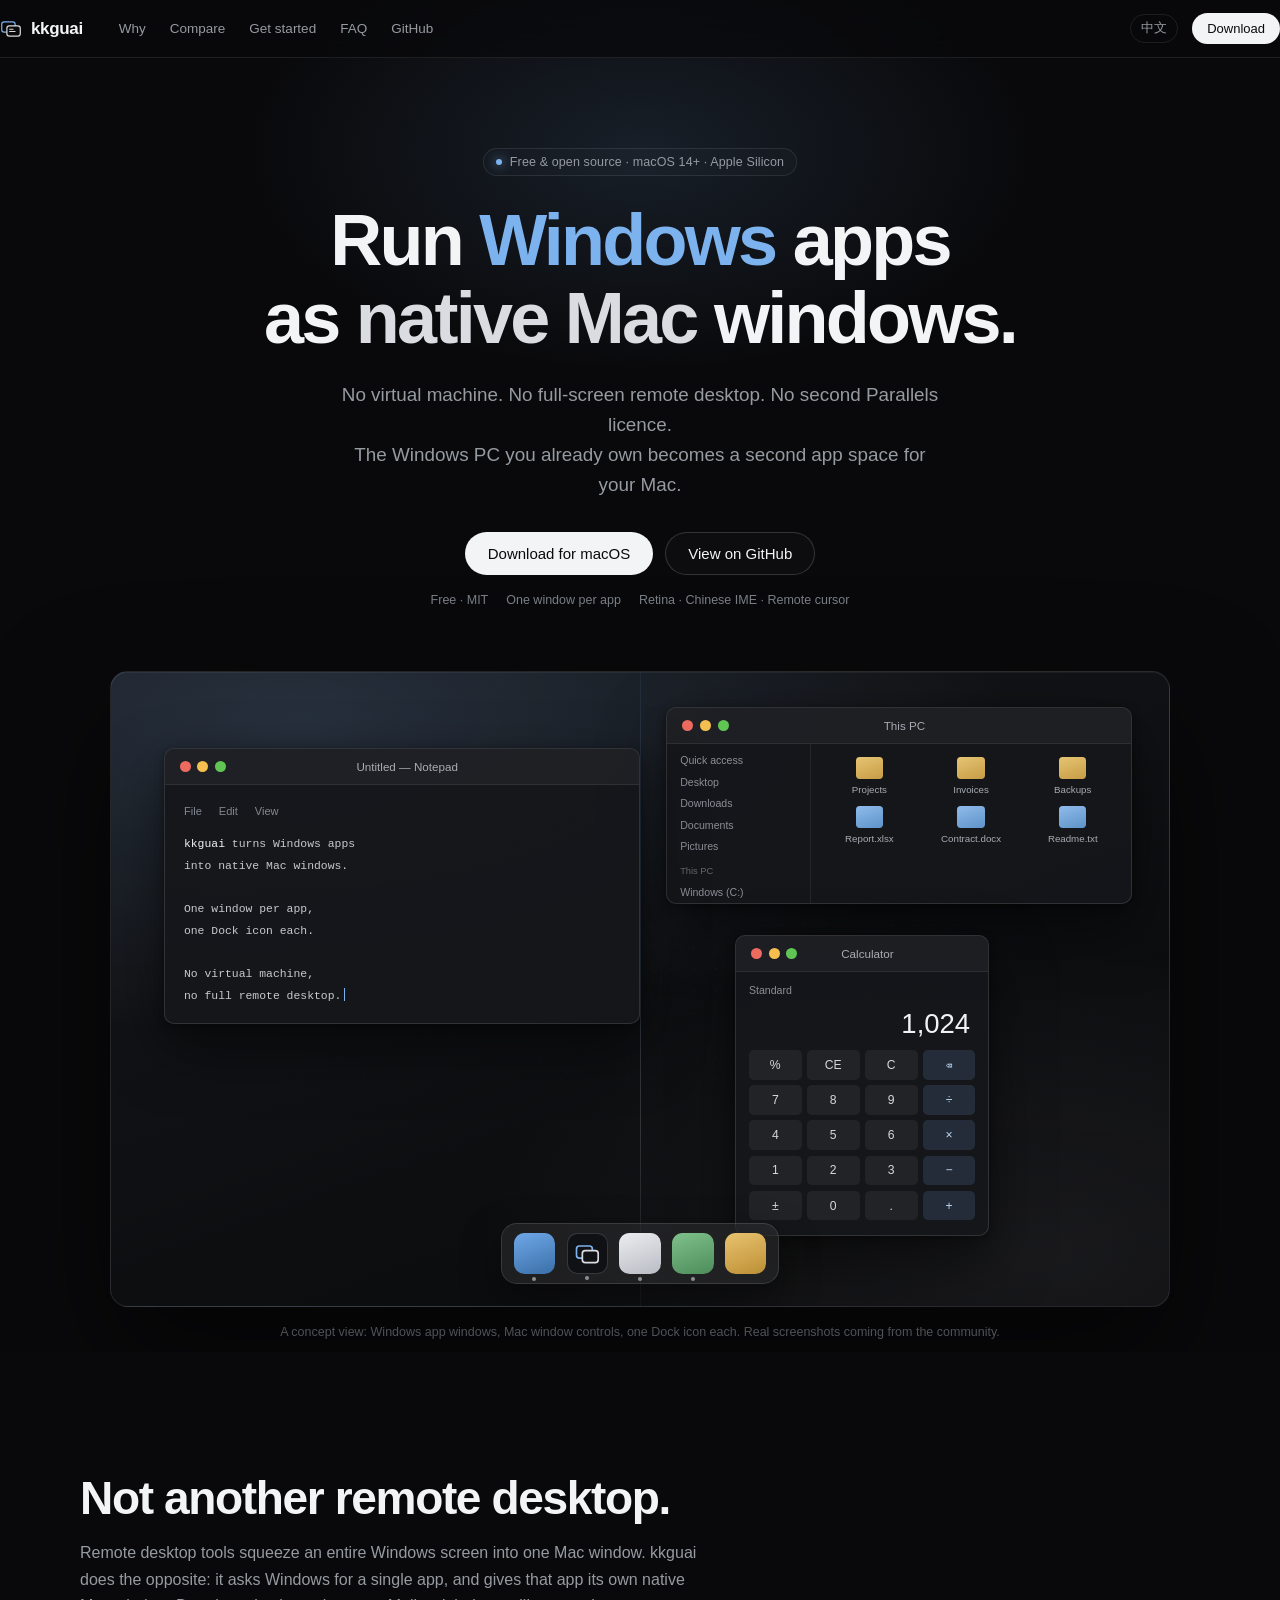
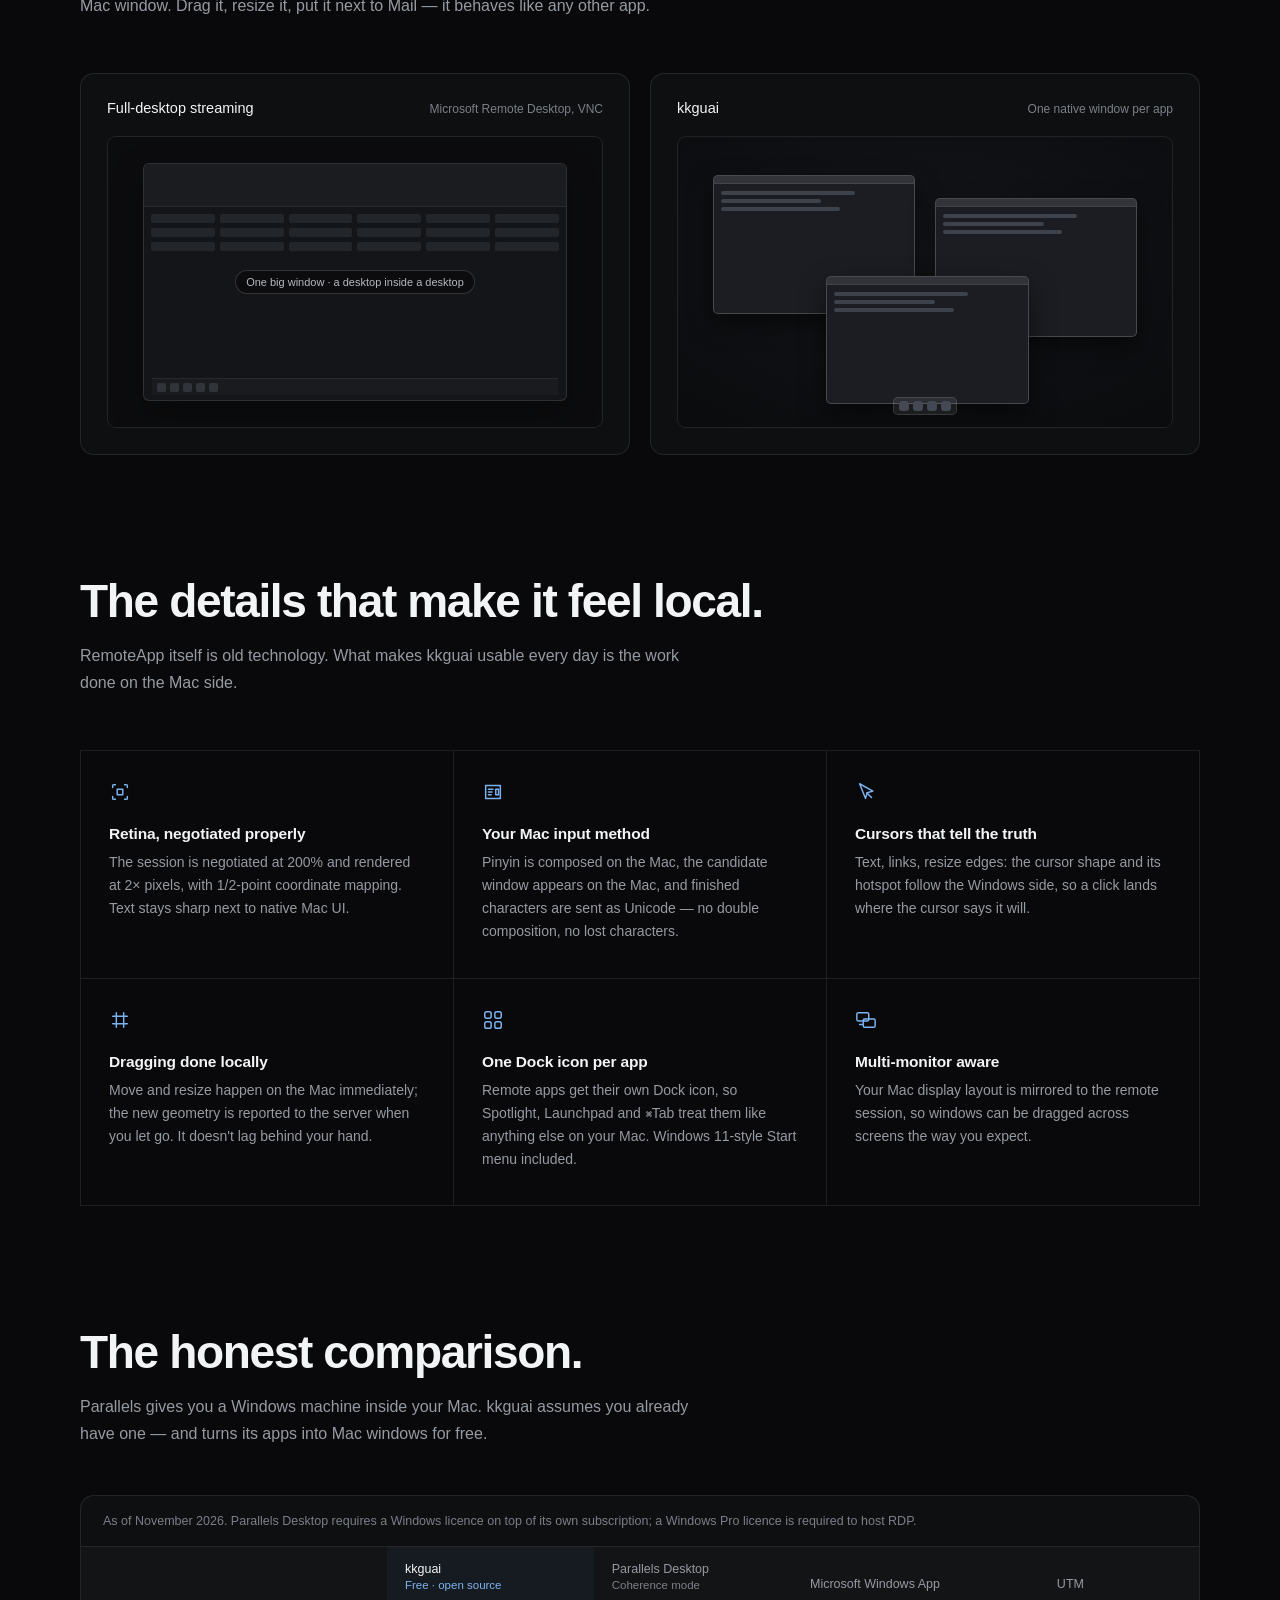
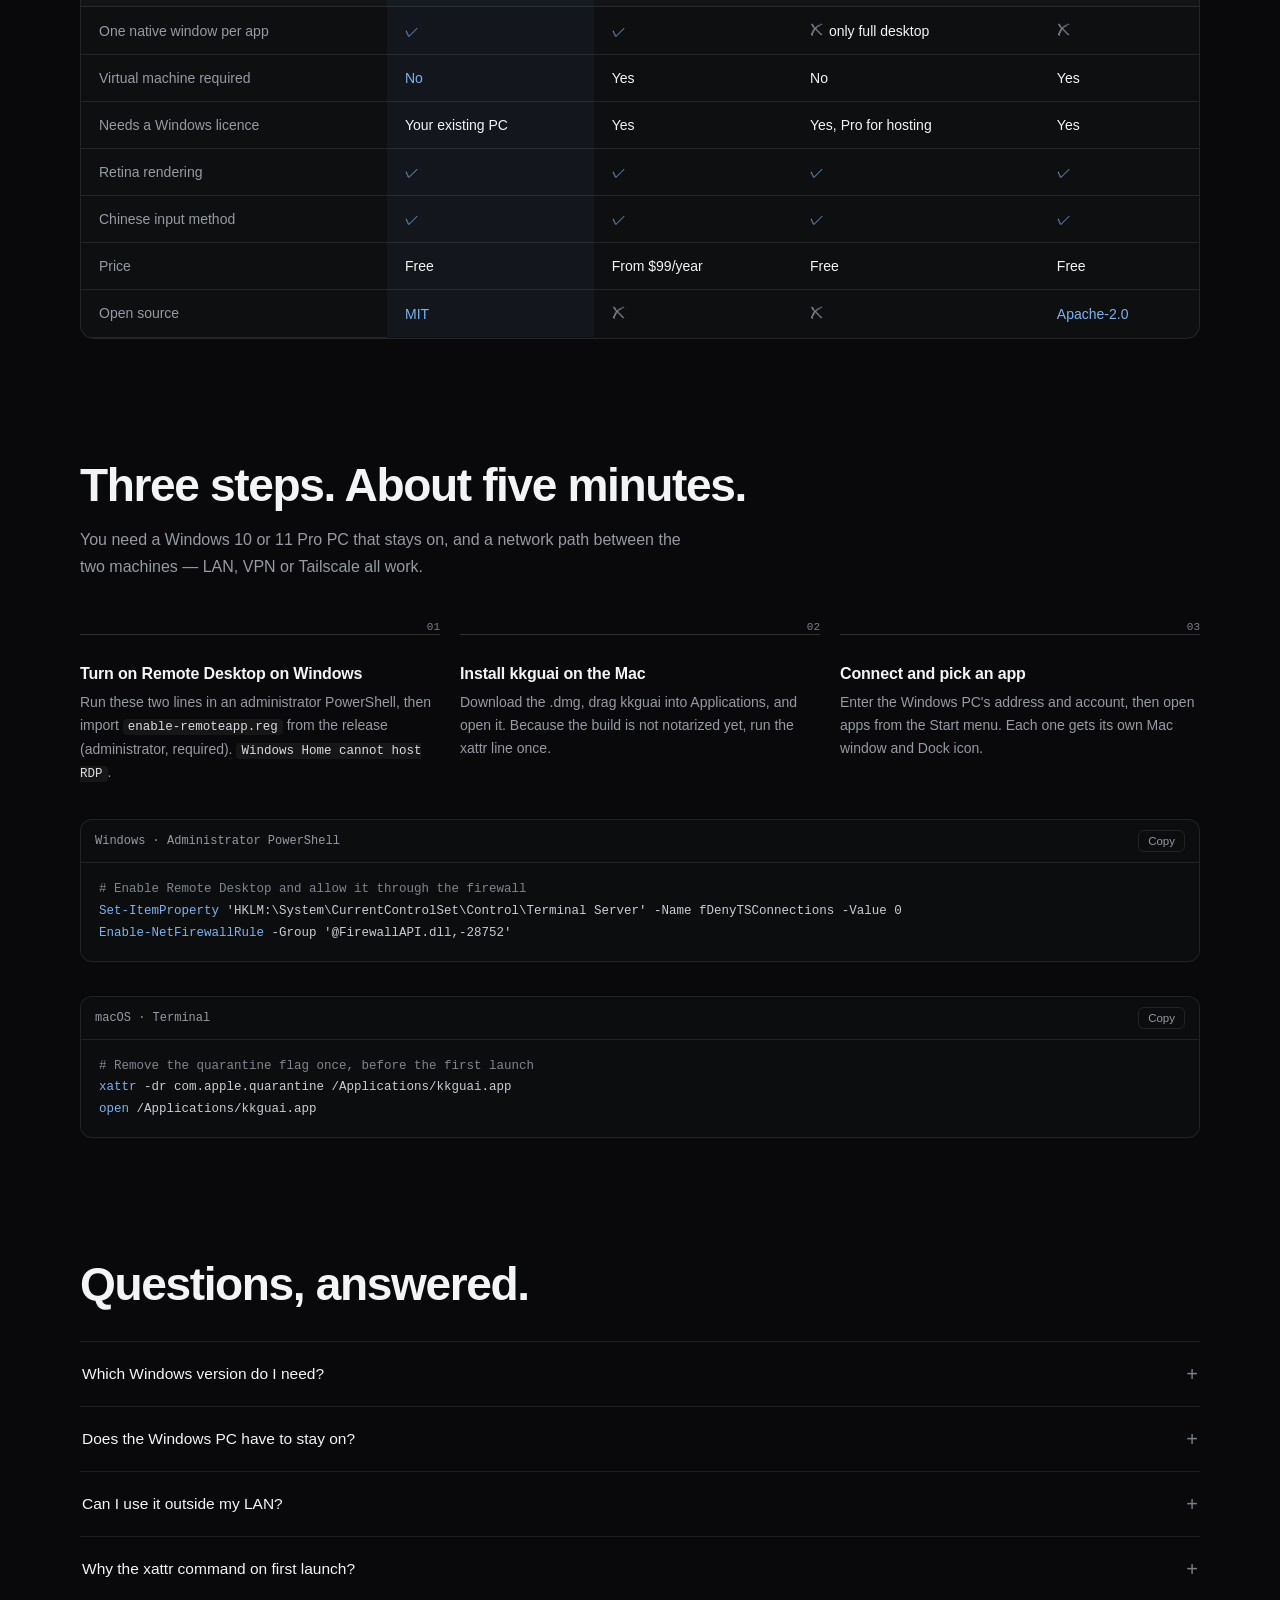
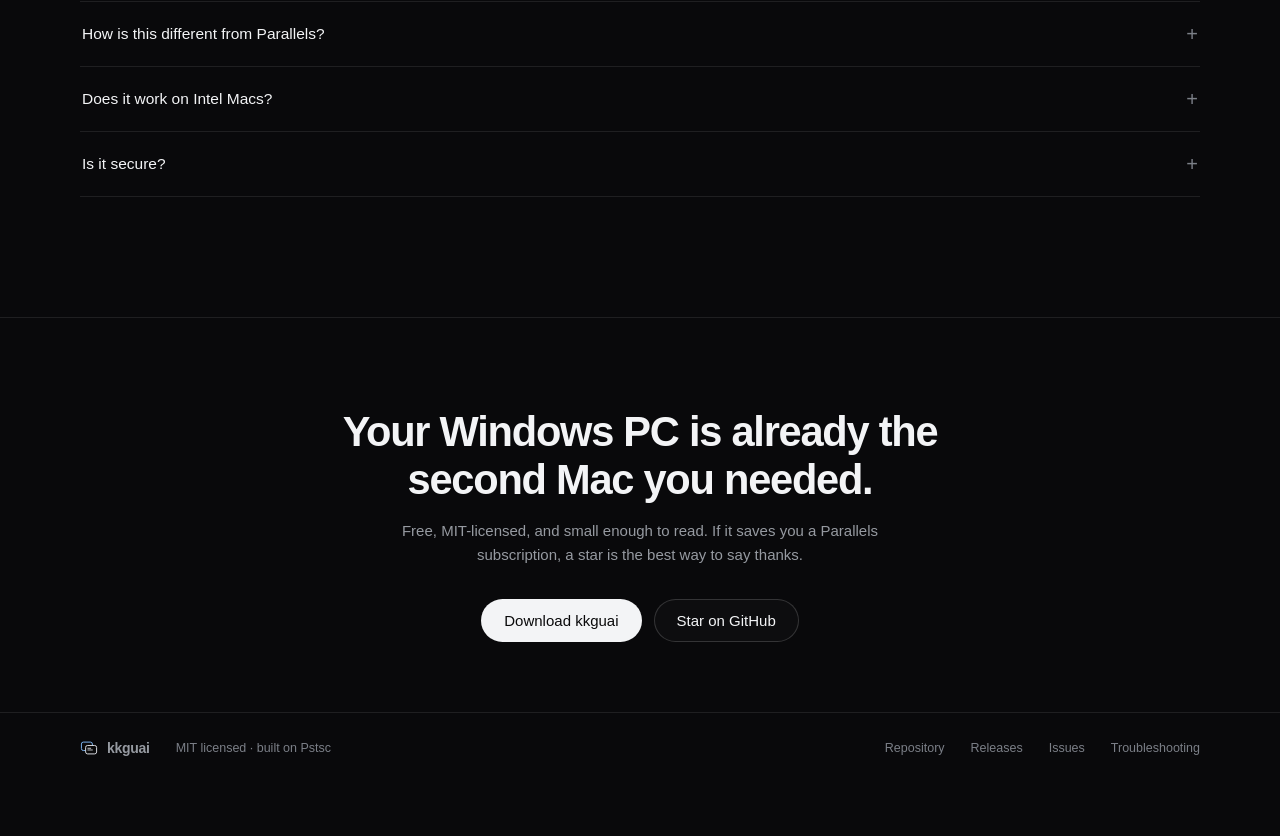
==== docs/index.html @ 9482b231 "i18n: give the English version full parity The English README was a summary; it now mirrors every Ch" ====
<!doctype html>
<html lang="zh-CN" data-lang="zh">
<head>
<meta charset="utf-8">
<meta name="viewport" content="width=device-width, initial-scale=1">
<title>kkguai — 把 Windows 程序变成 Mac 原生窗口 / Run Windows apps as native Mac windows</title>
<meta name="description" content="kkguai 是一款免费开源的 macOS RemoteApp 客户端：连接你已有的 Windows 电脑，让每个 Windows 程序变成 Mac 上的原生窗口。不用虚拟机，不用整块远程桌面，也不用买 Parallels。">
<link rel="canonical" href="https://kkguai666.github.io/kkguai/">
<meta property="og:type" content="website">
<meta property="og:title" content="kkguai — 把 Windows 程序变成 Mac 原生窗口">
<meta property="og:description" content="不用虚拟机，不用整块远程桌面，也不用再买 Parallels。免费开源。">
<meta property="og:url" content="https://kkguai666.github.io/kkguai/">
<meta property="og:image" content="https://kkguai666.github.io/kkguai/assets/social.png">
<meta name="twitter:card" content="summary_large_image">
<meta name="theme-color" content="#09090B">
<link rel="icon" href="assets/mark.svg" type="image/svg+xml">
<style>
  :root {
    --bg: #09090B;
    --bg-soft: #0E0F11;
    --surface: #141518;
    --surface-2: #191A1E;
    --line: rgba(255, 255, 255, 0.09);
    --line-strong: rgba(255, 255, 255, 0.16);
    --text: #F3F4F6;
    --muted: #969AA1;
    --dim: #7B7F87;
    --blue: #7CB3EF;
    --blue-deep: #2D6BA8;
    --silver: #DADCE1;
    --font: -apple-system, BlinkMacSystemFont, "SF Pro Display", "SF Pro Text", "PingFang SC", "Hiragino Sans GB", "Microsoft YaHei", sans-serif;
    --mono: ui-monospace, "SF Mono", "JetBrains Mono", Menlo, Consolas, monospace;
    --w: 1120px;
    --r: 12px;
  }
  * { box-sizing: border-box; }
  html { scroll-behavior: smooth; overflow-x: clip; }
  @media (prefers-reduced-motion: reduce) { html { scroll-behavior: auto; } }
  body {
    margin: 0;
    background: var(--bg);
    color: var(--text);
    font-family: var(--font);
    -webkit-font-smoothing: antialiased;
    text-rendering: optimizeLegibility;
    overflow-x: hidden;
  }
  ::selection { background: rgba(124, 179, 239, 0.3); }
  a { color: inherit; text-decoration: none; }
  img { max-width: 100%; display: block; }
  .wrap { width: min(var(--w), calc(100% - 48px)); margin-inline: auto; }
  .mono { font-family: var(--mono); }
  .zh-only, .en-only { display: none; }
  html[data-lang="zh"] .zh-only { display: contents; }
  html[data-lang="en"] .en-only { display: contents; }

  /* nav */
  .nav {
    position: fixed; inset: 0 0 auto 0; z-index: 50;
    height: 58px;
    display: flex; align-items: center;
    background: rgba(9, 9, 11, 0.72);
    backdrop-filter: saturate(160%) blur(18px);
    -webkit-backdrop-filter: saturate(160%) blur(18px);
    border-bottom: 1px solid var(--line);
  }
  .nav-in { display: flex; align-items: center; gap: 28px; width: 100%; }
  .brand { display: flex; align-items: center; gap: 9px; font-weight: 600; font-size: 17px; letter-spacing: -0.02em; }
  .brand svg { width: 22px; height: 22px; }
  .nav-links { display: flex; gap: 24px; margin-left: 8px; font-size: 13.5px; color: var(--muted); }
  .nav-links a:hover { color: var(--text); }
  .nav-right { margin-left: auto; display: flex; align-items: center; gap: 14px; }
  .lang-btn {
    font: inherit; font-size: 12.5px; color: var(--muted); background: none;
    border: 1px solid var(--line); border-radius: 999px; padding: 5px 10px; cursor: pointer;
    min-width: 44px; text-align: center;
  }
  .lang-btn:hover { color: var(--text); border-color: var(--line-strong); }
  .btn {
    display: inline-flex; align-items: center; justify-content: center; gap: 8px;
    font: inherit; font-size: 14px; font-weight: 500;
    padding: 9px 16px; border-radius: 999px; border: 1px solid transparent;
    cursor: pointer; transition: background .18s ease, border-color .18s ease, transform .18s ease;
  }
  .btn-primary { background: var(--text); color: #0A0A0B; }
  .btn-primary:hover { background: #fff; transform: translateY(-1px); }
  .btn-ghost { border-color: var(--line-strong); color: var(--text); background: rgba(255,255,255,0.02); }
  .btn-ghost:hover { background: rgba(255,255,255,0.06); }
  .btn-small { padding: 7px 14px; font-size: 13px; }
  .nav .btn { padding: 7px 14px; font-size: 13px; }

  /* hero */
  .hero { padding: 148px 0 0; position: relative; text-align: center; overflow: hidden; }
  .hero::before {
    content: ""; position: absolute; left: 50%; top: -160px; translate: -50% 0;
    width: 1100px; height: 620px; pointer-events: none;
    background: radial-gradient(closest-side, rgba(124, 179, 239, 0.13), transparent 72%);
  }
  .hero-in { position: relative; }
  .kicker {
    display: inline-flex; align-items: center; gap: 8px;
    font-size: 12.5px; color: var(--muted); letter-spacing: 0.01em;
    border: 1px solid var(--line); border-radius: 999px; padding: 6px 12px;
    background: rgba(255,255,255,0.015);
  }
  .kicker .dot { width: 6px; height: 6px; border-radius: 50%; background: var(--blue); box-shadow: 0 0 12px var(--blue); }
  h1 {
    margin: 26px auto 0; max-width: 900px;
    font-size: clamp(2.5rem, 6.4vw, 4.5rem); line-height: 1.08; letter-spacing: -0.038em;
    font-weight: 600;
  }
  h1 .os-windows { color: var(--blue); }
  h1 .os-mac { color: var(--silver); }
  .lede {
    margin: 22px auto 0; max-width: 610px;
    font-size: clamp(1rem, 1.6vw, 1.18rem); line-height: 1.6; color: var(--muted);
  }
  .lede strong { color: var(--text); font-weight: 500; }
  .cta-row { display: flex; gap: 12px; justify-content: center; flex-wrap: wrap; margin-top: 32px; }
  .btn-lg { padding: 12px 22px; font-size: 15px; }
  .meta-row {
    margin-top: 18px; display: flex; gap: 18px; justify-content: center; flex-wrap: wrap;
    font-size: 12.5px; color: var(--dim);
  }
  .meta-row span { display: inline-flex; align-items: center; gap: 6px; }

  /* stage */
  .stage-wrap { position: relative; margin-top: 64px; }
  .stage {
    position: relative; container-type: inline-size;
    width: min(1060px, 100%); margin-inline: auto;
    aspect-ratio: 16 / 9.6;
    border-radius: 18px;
    background:
      radial-gradient(120% 90% at 18% 8%, rgba(124, 179, 239, 0.16), transparent 55%),
      radial-gradient(90% 80% at 88% 92%, rgba(218, 220, 225, 0.07), transparent 60%),
      linear-gradient(160deg, #17181C 0%, #0D0E10 62%, #0A0A0C 100%);
    border: 1px solid var(--line);
    box-shadow: 0 50px 120px rgba(0, 0, 0, 0.55), inset 0 1px 0 rgba(255, 255, 255, 0.05);
    overflow: hidden;
    isolation: isolate;
    text-align: left;
  }
  .stage::after {
    content: ""; position: absolute; inset: 0; z-index: 0; pointer-events: none;
    background-image: radial-gradient(rgba(255,255,255,0.05) 1px, transparent 1px);
    background-size: 22px 22px;
    mask-image: radial-gradient(80% 70% at 50% 40%, #000 20%, transparent 80%);
    opacity: .35;
  }
  .seam {
    position: absolute; z-index: 0; left: 50%; top: -10%; bottom: -10%; width: 1px;
    background: linear-gradient(to bottom, transparent, rgba(124,179,239,0.5), rgba(218,220,225,0.35), transparent);
    opacity: .5;
  }
  .win {
    position: absolute; z-index: 2;
    background: rgba(22, 23, 27, 0.94);
    border: 1px solid rgba(255, 255, 255, 0.12);
    border-radius: 10px;
    box-shadow: 0 24px 60px rgba(0, 0, 0, 0.5), 0 2px 8px rgba(0, 0, 0, 0.4);
    overflow: hidden;
    transform-origin: 50% 60%;
    opacity: 1;
    translate: 0 0;
    scale: 1;
  }
  .stage.is-ready .win { animation: winIn .9s cubic-bezier(.2,.7,.2,1) backwards; }
  .stage.is-ready .win-1 { animation-delay: .12s; }
  .stage.is-ready .win-2 { animation-delay: .26s; }
  .stage.is-ready .win-3 { animation-delay: .4s; }
  @keyframes winIn { from { opacity: 0; translate: 0 18px; scale: .98; } to { opacity: 1; translate: 0 0; scale: 1; } }
  @media (prefers-reduced-motion: reduce) {
    .win { opacity: 1; translate: 0; scale: 1; animation: none !important; }
  }
  .win-1 { left: 5%; top: 12%; width: 45%; z-index: 3; }
  .win-2 { right: 3.5%; top: 5.5%; width: 44%; z-index: 2; }
  .win-3 { right: 17%; bottom: 11%; width: 24%; z-index: 4; }
  .win-bar {
    display: flex; align-items: center; gap: 1.1cqw;
    height: 3.4cqw; padding: 0 1.4cqw;
    background: rgba(255,255,255,0.04);
    border-bottom: 1px solid rgba(255,255,255,0.07);
  }
  .lights { display: flex; gap: .62cqw; }
  .lights i { width: 1.05cqw; height: 1.05cqw; border-radius: 50%; background: #3A3C42; }
  .lights i:nth-child(1) { background: #EC6A5E; }
  .lights i:nth-child(2) { background: #F4BF4F; }
  .lights i:nth-child(3) { background: #61C554; }
  .win-title {
    flex: 1; text-align: center; font-size: 1.1cqw; color: #A8ACB4;
    white-space: nowrap; overflow: hidden; text-overflow: ellipsis;
  }
  .win-tools { width: 3.4cqw; }
  .win-body { padding: 1.6cqw 1.8cqw; font-size: 1.22cqw; line-height: 1.65; color: #C9CCD2; }
  .win-menu { display: flex; gap: 1.6cqw; font-size: 1.05cqw; color: #83878F; padding-bottom: 1.2cqw; }
  .note-text { font-family: var(--mono); font-size: 1.08cqw; line-height: 1.9; color: #C6C9CF; white-space: pre-line; }
  .note-text .b { color: #F1F2F4; }
  .cursor { display: inline-block; width: 1px; height: 1.15em; background: #7CB3EF; vertical-align: -0.18em; margin-left: .2em; animation: blink 1.1s steps(1) infinite; }
  @keyframes blink { 50% { opacity: 0; } }
  .ex-wrap { display: flex; height: 15cqw; }
  .ex-side { width: 31%; border-right: 1px solid rgba(255,255,255,0.07); padding: 1cqw 1.2cqw; font-size: 1cqw; color: #8A8E96; display: flex; flex-direction: column; gap: .9cqw; }
  .ex-side .grp { color: #63676E; font-size: .88cqw; margin-top: .4cqw; }
  .ex-main { flex: 1; padding: 1.2cqw; display: grid; grid-template-columns: repeat(3, 1fr); gap: 1cqw; align-content: start; }
  .file { display: flex; flex-direction: column; align-items: center; gap: .5cqw; font-size: .92cqw; color: #A6AAB2; text-align: center; }
  .file i { width: 2.6cqw; height: 2.1cqw; border-radius: .35cqw; background: linear-gradient(160deg, #8FBBEA, #5E93C9); }
  .file.folder i { background: linear-gradient(160deg, #E6C574, #C79B45); }
  .calc { padding: 1.1cqw 1.2cqw 1.4cqw; }
  .calc-head { font-size: 1cqw; color: #8A8E96; margin-bottom: .7cqw; }
  .calc-screen { text-align: right; font-size: 2.6cqw; font-weight: 300; padding: .4cqw .5cqw 1cqw; color: #F1F2F4; }
  .calc-grid { display: grid; grid-template-columns: repeat(4, 1fr); gap: .5cqw; }
  .calc-grid b {
    font-weight: 400; font-size: 1.15cqw; text-align: center; padding: .75cqw 0;
    background: rgba(255,255,255,0.055); border-radius: .45cqw; color: #D5D8DD;
  }
  .calc-grid b.op { background: rgba(124,179,239,0.14); color: #BFD9F5; }
  .calc-grid b.eq { background: var(--blue); color: #0A0A0B; }
  .dock {
    position: absolute; z-index: 6; left: 50%; bottom: 3.4%; translate: -50% 0;
    display: flex; align-items: flex-end; gap: 1.1cqw;
    padding: .85cqw 1.1cqw;
    background: rgba(255,255,255,0.07);
    border: 1px solid rgba(255,255,255,0.12);
    border-radius: 1.5cqw;
    backdrop-filter: blur(14px);
    -webkit-backdrop-filter: blur(14px);
    box-shadow: 0 16px 40px rgba(0,0,0,.45);
  }
  .dock i { display: block; width: 3.9cqw; height: 3.9cqw; border-radius: 1cqw; position: relative; }
  .dock i.app-a { background: linear-gradient(160deg, #6FA8E8, #3A6FA8); }
  .dock i.app-b { background: linear-gradient(160deg, #ECEDF0, #B9BCC4); }
  .dock i.app-c { background: linear-gradient(160deg, #7FC08B, #4C8D5B); }
  .dock i.app-d { background: linear-gradient(160deg, #E9C36F, #BC8F35); }
  .dock i.app-e { background: linear-gradient(160deg, #B9A6EC, #7C67B8); }
  .dock i.k { background: #101114; display: grid; place-items: center; border: 1px solid rgba(255,255,255,.16); }
  .dock i.k svg { width: 68%; height: 68%; }
  .dock i::after { content: ""; position: absolute; left: 50%; bottom: -.62cqw; translate: -50% 0; width: .38cqw; height: .38cqw; border-radius: 50%; background: rgba(255,255,255,.5); }
  .dock i:last-child::after { display: none; }
  .stage-caption { margin-top: 18px; text-align: center; font-size: 12.5px; color: var(--dim); }
  @media (max-width: 720px) {
    .stage { aspect-ratio: 4 / 3.6; border-radius: 14px; }
    .win-1 { left: 4%; top: 8%; width: 62%; }
    .win-2 { right: 4%; top: 34%; width: 60%; }
    .win-3 { display: none; }
    .win-bar { height: 22px; padding: 0 8px; gap: 6px; }
    .lights { gap: 4px; } .lights i { width: 6px; height: 6px; }
    .win-title { font-size: 7px; } .win-tools { width: 18px; }
    .win-body { padding: 9px 10px; font-size: 7px; }
    .win-menu { font-size: 6.5px; gap: 10px; padding-bottom: 6px; }
    .note-text { font-size: 6.6px; line-height: 1.8; }
    .ex-wrap { height: 92px; } .ex-side { font-size: 6px; gap: 5px; padding: 6px; }
    .ex-main { gap: 6px; padding: 7px; } .file { font-size: 6px; gap: 3px; }
    .file i { width: 15px; height: 12px; } .dock { gap: 7px; padding: 6px 8px; border-radius: 10px; bottom: 5%; }
    .dock i { width: 26px; height: 26px; border-radius: 7px; }
  }

  /* sections */
  section { padding: 120px 0 0; }
  .sec-head { max-width: 720px; }
  .sec-head h2 {
    margin: 0; font-size: clamp(1.9rem, 3.6vw, 2.9rem); line-height: 1.14;
    letter-spacing: -0.03em; font-weight: 600;
  }
  .sec-head p { margin: 16px 0 0; font-size: 16px; line-height: 1.65; color: var(--muted); max-width: 620px; }

  /* split diagrams */
  .split { margin-top: 54px; display: grid; grid-template-columns: 1fr 1fr; gap: 20px; }
  .diagram {
    border: 1px solid var(--line); border-radius: 14px; padding: 26px;
    background: var(--bg-soft);
  }
  .diagram-label { display: flex; justify-content: space-between; align-items: baseline; gap: 12px; margin-bottom: 20px; }
  .diagram-label b { font-size: 14.5px; font-weight: 500; }
  .diagram-label span { font-size: 12px; color: var(--dim); }
  .desk { position: relative; aspect-ratio: 16 / 9.4; border-radius: 9px; border: 1px solid var(--line); background: #0B0C0E; overflow: hidden; }
  .desk { background: #0D0E11; }
  .desk.other .big-window { position: absolute; inset: 9% 7%; border-radius: 6px; border: 1px solid rgba(255,255,255,.18); background: #1A1C21; overflow: hidden; box-shadow: 0 12px 30px rgba(0,0,0,.45); }
  .desk.other .big-window .tinybar { height: 18%; background: #24262C; border-bottom: 1px solid rgba(255,255,255,.1); }
  .desk.other .big-window .tinygrid { display: grid; grid-template-columns: repeat(6, 1fr); gap: 5px; padding: 7px; opacity: .8; }
  .desk.other .big-window .tinygrid i { height: 9px; border-radius: 2px; background: #363A43; }
  .desk.other .taskbar { position: absolute; left: 9%; right: 9%; bottom: 11%; height: 17px; background: #22252B; border-top: 1px solid rgba(255,255,255,.1); display: flex; gap: 4px; align-items: center; padding: 0 5px; }
  .desk.other .taskbar i { width: 9px; height: 9px; border-radius: 2px; background: #464B55; }
  .desk.other .lock { position: absolute; inset: 0; display: grid; place-items: center; background: rgba(9,9,11,.35); }
  .desk.other .lock span { font-size: 11px; color: #B4B8BF; border: 1px solid rgba(255,255,255,.16); padding: 5px 10px; border-radius: 999px; background: rgba(9,9,11,.65); }
  .desk.kkg { background: radial-gradient(80% 80% at 50% 40%, #131519, #0A0B0D); }
  .mini-win { position: absolute; border-radius: 5px; border: 1px solid rgba(255,255,255,.2); background: #1B1D22; box-shadow: 0 10px 24px rgba(0,0,0,.5); overflow: hidden; }
  .mini-win .mb { height: 8px; background: rgba(255,255,255,.1); border-bottom: 1px solid rgba(255,255,255,.08); }
  .mini-win .mc { padding: 7px; display: flex; flex-direction: column; gap: 4px; }
  .mini-win .mc i { height: 4px; border-radius: 2px; background: #3D424B; width: 72%; }
  .mini-win .mc i:nth-child(2) { width: 54%; } .mini-win .mc i:nth-child(3) { width: 64%; }
  .mw1 { left: 7%; top: 13%; width: 41%; height: 48%; }
  .mw2 { right: 7%; top: 21%; width: 41%; height: 48%; }
  .mw3 { left: 30%; bottom: 8%; width: 41%; height: 44%; }
  .desk.kkg .dock-mini { position: absolute; left: 50%; bottom: 12px; translate: -50% 0; display: flex; gap: 4px; padding: 3px 5px; border-radius: 5px; background: rgba(255,255,255,.08); border: 1px solid rgba(255,255,255,.12); }
  .desk.kkg .dock-mini i { width: 10px; height: 10px; border-radius: 3px; background: #434852; }

  /* feature grid */
  .features { margin-top: 54px; display: grid; grid-template-columns: repeat(3, 1fr); border-top: 1px solid var(--line); border-left: 1px solid var(--line); }
  .feat { padding: 30px 28px 34px; border-right: 1px solid var(--line); border-bottom: 1px solid var(--line); }
  .feat svg { width: 22px; height: 22px; stroke: var(--blue); }
  .feat h3 { margin: 18px 0 8px; font-size: 15.5px; font-weight: 550; letter-spacing: -0.01em; }
  .feat p { margin: 0; font-size: 14px; line-height: 1.65; color: var(--muted); }

  /* comparison */
  .table-wrap { margin-top: 48px; overflow-x: auto; border: 1px solid var(--line); border-radius: 14px; background: var(--bg-soft); }
  table { width: 100%; border-collapse: collapse; min-width: 780px; font-size: 14px; }
  caption { text-align: left; padding: 18px 22px; font-size: 12.5px; color: var(--dim); border-bottom: 1px solid var(--line); }
  th, td { padding: 15px 18px; text-align: left; border-bottom: 1px solid var(--line); }
  tr:last-child td { border-bottom: 0; }
  thead th { font-size: 12.5px; font-weight: 500; color: var(--muted); background: rgba(255,255,255,.02); vertical-align: bottom; }
  thead th.us { color: var(--text); background: rgba(124,179,239,.07); }
  thead th .tagline { display: block; font-weight: 400; font-size: 11.5px; color: var(--dim); margin-top: 3px; }
  thead th.us .tagline { color: var(--blue); }
  td.us { background: rgba(124,179,239,.05); color: var(--text); }
  tbody th { font-weight: 400; color: var(--muted); }
  .yes { color: var(--blue); }
  .no { color: var(--dim); font-size: 15px; }
  .na { color: var(--dim); }
  .price { font-variant-numeric: tabular-nums; }

  /* steps */
  .steps { margin-top: 54px; display: grid; grid-template-columns: repeat(3, 1fr); gap: 20px; counter-reset: step; }
  .step { border-top: 1px solid var(--line-strong); padding-top: 18px; position: relative; }
  .step::before { counter-increment: step; content: "0" counter(step); position: absolute; right: 0; top: -14px; font-family: var(--mono); font-size: 11px; color: var(--dim); }
  .step h3 { margin: 12px 0 8px; font-size: 16px; font-weight: 550; letter-spacing: -0.01em; }
  .step p { margin: 0; font-size: 14px; line-height: 1.65; color: var(--muted); }
  .step code { font-family: var(--mono); font-size: 12.5px; color: var(--silver); background: rgba(255,255,255,.05); padding: 1px 5px; border-radius: 4px; }
  .code-card { margin-top: 34px; border: 1px solid var(--line); border-radius: 12px; overflow: hidden; background: #0C0D0F; }
  .code-head { display: flex; align-items: center; gap: 10px; padding: 10px 14px; border-bottom: 1px solid var(--line); font-size: 12px; color: var(--dim); }
  .code-head .file-name { font-family: var(--mono); color: var(--muted); }
  .copy-btn { margin-left: auto; font: inherit; font-size: 11.5px; color: var(--muted); background: none; border: 1px solid var(--line); border-radius: 6px; padding: 4px 9px; cursor: pointer; }
  .copy-btn:hover { color: var(--text); border-color: var(--line-strong); }
  pre { margin: 0; padding: 16px 18px; overflow-x: auto; font-family: var(--mono); font-size: 12.5px; line-height: 1.75; color: #C9CCD2; }
  pre .c { color: #80858D; }
  pre .p { color: #7CB3EF; }

  /* faq */
  .faq { margin-top: 30px; border-top: 1px solid var(--line); }
  details { border-bottom: 1px solid var(--line); }
  summary { cursor: pointer; list-style: none; display: flex; align-items: center; gap: 16px; padding: 22px 2px; font-size: 15.5px; font-weight: 500; }
  summary::-webkit-details-marker { display: none; }
  summary .plus { margin-left: auto; color: var(--dim); font-weight: 300; font-size: 20px; line-height: 1; transition: rotate .2s ease; }
  details[open] summary .plus { rotate: 45deg; }
  details .answer { padding: 0 2px 24px; font-size: 14.5px; line-height: 1.7; color: var(--muted); max-width: 780px; }

  /* final cta */
  .final { margin-top: 120px; border-top: 1px solid var(--line); padding: 90px 0 40px; text-align: center; }
  .final h2 { margin: 0 auto; max-width: 680px; font-size: clamp(1.8rem, 3.4vw, 2.6rem); line-height: 1.15; letter-spacing: -0.03em; font-weight: 600; }
  .final p { margin: 16px auto 0; color: var(--muted); font-size: 15px; line-height: 1.6; max-width: 560px; }
  footer { margin-top: 70px; border-top: 1px solid var(--line); padding: 26px 0 40px; }
  .foot { display: flex; flex-wrap: wrap; gap: 14px 26px; align-items: center; font-size: 12.5px; color: var(--dim); }
  .foot .spacer { flex: 1; }
  .foot a:hover { color: var(--text); }
  .foot .brand { font-size: 14px; color: var(--muted); }
  .foot .brand svg { width: 18px; height: 18px; }

  @media (max-width: 900px) {
    .features { grid-template-columns: repeat(2, 1fr); }
    .split { grid-template-columns: 1fr; }
    .steps { grid-template-columns: 1fr; gap: 28px; }
    .step::before { position: static; display: block; margin-bottom: 8px; }
    .nav-links { display: none; }
  }
  @media (max-width: 640px) {
    .wrap { width: min(var(--w), calc(100% - 32px)); }
    .hero { padding-top: 120px; }
    .features { grid-template-columns: 1fr; }
    .meta-row { gap: 8px 14px; }
    section { padding-top: 88px; }
    .final { margin-top: 88px; padding-top: 64px; }
  }
  :focus-visible { outline: 2px solid var(--blue); outline-offset: 3px; border-radius: 4px; }
</style>
</head>
<body>

<header class="nav">
  <div class="wrap nav-in">
    <a class="brand" href="#top" aria-label="kkguai">
      <svg viewBox="0 0 64 64" aria-hidden="true"><rect x="5" y="11" width="39" height="30" rx="7" fill="none" stroke="#7CB3EF" stroke-width="3.5"/><rect x="20" y="23" width="39" height="30" rx="7" fill="#0A0A0B" stroke="#DADCE1" stroke-width="3.5"/><path d="M28 33h10M28 39h16" stroke="#DADCE1" stroke-width="3" stroke-linecap="round"/></svg>
      kkguai
    </a>
    <nav class="nav-links" aria-label="Main">
      <a href="#why" data-en="Why">为什么</a>
      <a href="#compare" data-en="Compare">对比</a>
      <a href="#start" data-en="Get started">开始</a>
      <a href="#faq" data-en="FAQ">常见问题</a>
      <a href="https://github.com/kkguai666/kkguai">GitHub</a>
    </nav>
    <div class="nav-right">
      <button class="lang-btn" id="lang" type="button" aria-label="Switch language">EN</button>
      <a class="btn btn-primary" href="https://github.com/kkguai666/kkguai/releases/latest" data-en="Download">下载</a>
    </div>
  </div>
</header>

<main id="top">
  <section class="hero" aria-labelledby="h1">
    <div class="wrap hero-in">
      <span class="kicker"><span class="dot"></span><span data-en="Free &amp; open source · macOS 14+ · Apple Silicon">免费开源 · macOS 14+ · Apple Silicon</span></span>
      <h1 id="h1">
        <span class="zh-only">把 <span class="os-windows">Windows</span> 程序，<br>变成 <span class="os-mac">Mac</span> 原生窗口。</span>
        <span class="en-only">Run <span class="os-windows">Windows</span> apps<br>as <span class="os-mac">native Mac</span> windows.</span>
      </h1>
      <p class="lede">
        <span class="zh-only">不用虚拟机，不用整块远程桌面，也不用再买 Parallels。<br>你已有的那台 Windows 电脑，就是 Mac 的第二块应用区。</span>
        <span class="en-only">No virtual machine. No full-screen remote desktop. No second Parallels licence.<br>The Windows PC you already own becomes a second app space for your Mac.</span>
      </p>
      <div class="cta-row">
        <a class="btn btn-primary btn-lg" href="https://github.com/kkguai666/kkguai/releases/latest" data-en="Download for macOS">下载 kkguai</a>
        <a class="btn btn-ghost btn-lg" href="https://github.com/kkguai666/kkguai" data-en="View on GitHub">在 GitHub 上看</a>
      </div>
      <div class="meta-row">
        <span data-en="Free · MIT">免费 · MIT</span>
        <span data-en="One window per app">一个程序一个窗口</span>
        <span data-en="Retina · Chinese IME · Remote cursor">Retina · 中文输入法 · 远端光标</span>
      </div>
    </div>

    <div class="wrap stage-wrap">
      <div class="stage" id="stage" role="img" aria-label="Mac 桌面上并排显示三个 Windows 程序窗口，底部 Dock 中有每个程序的图标" data-en-aria="Three Windows app windows side by side on a Mac desktop, each with its own icon in the Dock below">
        <span class="seam" aria-hidden="true"></span>

        <div class="win win-1">
          <div class="win-bar">
            <span class="lights"><i></i><i></i><i></i></span>
            <span class="win-title" data-en="Untitled — Notepad">未命名 — 记事本</span>
            <span class="win-tools"></span>
          </div>
          <div class="win-body">
            <div class="win-menu"><span data-en="File">文件</span><span data-en="Edit">编辑</span><span data-en="View">查看</span></div>
            <div class="note-text"><span class="b">kkguai</span> <span data-en="turns Windows apps<br>into native Mac windows.<br><br>One window per app,<br>one Dock icon each.<br><br>No virtual machine,<br>no full remote desktop.">把 Windows 程序<br>变成 Mac 原生窗口。<br><br>每个程序一个窗口，<br>一个 Dock 图标。<br><br>不用虚拟机，<br>也不用整块远程桌面。</span><span class="cursor"></span></div>
          </div>
        </div>

        <div class="win win-2">
          <div class="win-bar">
            <span class="lights"><i></i><i></i><i></i></span>
            <span class="win-title" data-en="This PC">此电脑</span>
            <span class="win-tools"></span>
          </div>
          <div class="ex-wrap">
            <div class="ex-side">
              <span data-en="Quick access">快速访问</span>
              <span data-en="Desktop">桌面</span><span data-en="Downloads">下载</span><span data-en="Documents">文档</span><span data-en="Pictures">图片</span>
              <span class="grp" data-en="This PC">此电脑</span>
              <span data-en="Windows (C:)">Windows (C:)</span><span data-en="Data (D:)">数据 (D:)</span>
            </div>
            <div class="ex-main">
              <span class="file folder"><i></i><span data-en="Projects">项目</span></span>
              <span class="file folder"><i></i><span data-en="Invoices">发票</span></span>
              <span class="file folder"><i></i><span data-en="Backups">备份</span></span>
              <span class="file"><i></i><span data-en="Report.xlsx">报表.xlsx</span></span>
              <span class="file"><i></i><span data-en="Contract.docx">合同.docx</span></span>
              <span class="file"><i></i><span data-en="Readme.txt">说明.txt</span></span>
            </div>
          </div>
        </div>

        <div class="win win-3">
          <div class="win-bar">
            <span class="lights"><i></i><i></i><i></i></span>
            <span class="win-title" data-en="Calculator">计算器</span>
            <span class="win-tools"></span>
          </div>
          <div class="calc">
            <div class="calc-head" data-en="Standard">标准</div>
            <div class="calc-screen">1,024</div>
            <div class="calc-grid">
              <b>%</b><b>CE</b><b>C</b><b class="op">⌫</b>
              <b>7</b><b>8</b><b>9</b><b class="op">÷</b>
              <b>4</b><b>5</b><b>6</b><b class="op">×</b>
              <b>1</b><b>2</b><b>3</b><b class="op">−</b>
              <b>±</b><b>0</b><b>.</b><b class="op">+</b>
            </div>
          </div>
        </div>

        <div class="dock" aria-hidden="true">
          <i class="app-a"></i>
          <i class="k"><svg viewBox="0 0 64 64"><rect x="6" y="12" width="38" height="29" rx="7" fill="none" stroke="#7CB3EF" stroke-width="4"/><rect x="20" y="23" width="38" height="29" rx="7" fill="#101114" stroke="#DADCE1" stroke-width="4"/></svg></i>
          <i class="app-b"></i>
          <i class="app-c"></i>
          <i class="app-d"></i>
        </div>
      </div>
      <p class="stage-caption" data-en="A concept view: Windows app windows, Mac window controls, one Dock icon each. Real screenshots coming from the community.">示意图：Windows 程序的内容，Mac 的窗口控件，每个程序一个 Dock 图标。</p>
    </div>
  </section>

  <section id="why" aria-labelledby="why-h">
    <div class="wrap">
      <div class="sec-head">
        <h2 id="why-h" data-en="Not another remote desktop.">不再是一块「远程桌面」。</h2>
        <p data-en="Remote desktop tools squeeze an entire Windows screen into one Mac window. kkguai does the opposite: it asks Windows for a single app, and gives that app its own native Mac window. Drag it, resize it, put it next to Mail — it behaves like any other app.">远程桌面工具会把一整块 Windows 屏幕塞进一个窗口；kkguai 反过来做：只向 Windows 要那一个程序，然后给它一个真正的 Mac 窗口。拖动、缩放、和邮件窗口并排，手感和本地应用一样。</p>
      </div>

      <div class="split">
        <div class="diagram">
          <div class="diagram-label"><b data-en="Full-desktop streaming">整块桌面串流</b><span data-en="Microsoft Remote Desktop, VNC">微软远程桌面、VNC</span></div>
          <div class="desk other">
            <div class="big-window">
              <div class="tinybar"></div>
              <div class="tinygrid"><i></i><i></i><i></i><i></i><i></i><i></i><i></i><i></i><i></i><i></i><i></i><i></i><i></i><i></i><i></i><i></i><i></i><i></i></div>
            </div>
            <div class="taskbar"><i></i><i></i><i></i><i></i><i></i></div>
            <div class="lock"><span data-en="One big window · a desktop inside a desktop">一个大窗口 · 桌面套桌面</span></div>
          </div>
        </div>
        <div class="diagram">
          <div class="diagram-label"><b>kkguai</b><span data-en="One native window per app">每个程序一个原生窗口</span></div>
          <div class="desk kkg">
            <div class="mini-win mw1"><div class="mb"></div><div class="mc"><i></i><i></i><i></i></div></div>
            <div class="mini-win mw2"><div class="mb"></div><div class="mc"><i></i><i></i><i></i></div></div>
            <div class="mini-win mw3"><div class="mb"></div><div class="mc"><i></i><i></i><i></i></div></div>
            <div class="dock-mini"><i></i><i></i><i></i><i></i></div>
          </div>
        </div>
      </div>
    </div>
  </section>

  <section aria-labelledby="feat-h">
    <div class="wrap">
      <div class="sec-head">
        <h2 id="feat-h" data-en="The details that make it feel local.">让它「像本地应用」的那些细节。</h2>
        <p data-en="RemoteApp itself is old technology. What makes kkguai usable every day is the work done on the Mac side.">RemoteApp 本身不是新技术。kkguai 花力气的地方，是让它在 Mac 上每天都能顺手用。</p>
      </div>
      <div class="features">
        <div class="feat">
          <svg viewBox="0 0 24 24" fill="none" stroke-width="1.6" stroke-linecap="round" stroke-linejoin="round"><path d="M4 7V5a1 1 0 0 1 1-1h2M17 4h2a1 1 0 0 1 1 1v2M20 17v2a1 1 0 0 1-1 1h-2M7 20H5a1 1 0 0 1-1-1v-2"/><path d="M9 9h6v6H9z"/></svg>
          <h3 data-en="Retina, negotiated properly">Retina 是真的 2 倍</h3>
          <p data-en="The session is negotiated at 200% and rendered at 2× pixels, with 1/2-point coordinate mapping. Text stays sharp next to native Mac UI.">会话按 200% 协商、按 2 倍像素渲染，坐标做 1/2 点映射。文字放在 Mac 原生界面旁边也不发虚。</p>
        </div>
        <div class="feat">
          <svg viewBox="0 0 24 24" fill="none" stroke-width="1.6" stroke-linecap="round" stroke-linejoin="round"><path d="M4 5h16v14H4z"/><path d="M7 9h5M7 12h4M7 15h3"/><path d="M15 9h3v6h-3z"/></svg>
          <h3 data-en="Your Mac input method">用 Mac 输入法打中文</h3>
          <p data-en="Pinyin is composed on the Mac, the candidate window appears on the Mac, and finished characters are sent as Unicode — no double composition, no lost characters.">拼音在 Mac 上合成，候选框在 Mac 上弹出，选好的字以 Unicode 发过去。不会远端再合成一遍，也不会丢字。</p>
        </div>
        <div class="feat">
          <svg viewBox="0 0 24 24" fill="none" stroke-width="1.6" stroke-linecap="round" stroke-linejoin="round"><path d="M5 3l6.5 16 1.8-6.2L19.5 11z"/><path d="M13 13l5 5"/></svg>
          <h3 data-en="Cursors that tell the truth">光标跟着程序变</h3>
          <p data-en="Text, links, resize edges: the cursor shape and its hotspot follow the Windows side, so a click lands where the cursor says it will.">文本、链接、窗口边缘，光标形状和热点都来自 Windows。看到的光标在哪，点下去就在哪。</p>
        </div>
        <div class="feat">
          <svg viewBox="0 0 24 24" fill="none" stroke-width="1.6" stroke-linecap="round" stroke-linejoin="round"><path d="M4 8h16M4 16h16M8 4v16M16 4v16"/></svg>
          <h3 data-en="Dragging done locally">拖动在本地完成</h3>
          <p data-en="Move and resize happen on the Mac immediately; the new geometry is reported to the server when you let go. It doesn't lag behind your hand.">移动和缩放先在 Mac 本地完成，松手后才把新位置告诉远端。窗口不会拖在你手后面。</p>
        </div>
        <div class="feat">
          <svg viewBox="0 0 24 24" fill="none" stroke-width="1.6" stroke-linecap="round" stroke-linejoin="round"><rect x="3" y="3" width="7" height="7" rx="2"/><rect x="14" y="3" width="7" height="7" rx="2"/><rect x="3" y="14" width="7" height="7" rx="2"/><rect x="14" y="14" width="7" height="7" rx="2"/></svg>
          <h3 data-en="One Dock icon per app">每个程序自己进 Dock</h3>
          <p data-en="Remote apps get their own Dock icon, so Spotlight, Launchpad and ⌘Tab treat them like anything else on your Mac. Windows 11-style Start menu included.">远端程序有自己的 Dock 图标，Spotlight、Launchpad、⌘Tab 里都能找到。还带一个 Windows 11 风格的开始菜单。</p>
        </div>
        <div class="feat">
          <svg viewBox="0 0 24 24" fill="none" stroke-width="1.6" stroke-linecap="round" stroke-linejoin="round"><rect x="2" y="4" width="13" height="9" rx="1.5"/><rect x="9" y="11" width="13" height="9" rx="1.5"/><path d="M5 17h3"/></svg>
          <h3 data-en="Multi-monitor aware">多显示器不用重配</h3>
          <p data-en="Your Mac display layout is mirrored to the remote session, so windows can be dragged across screens the way you expect.">Mac 的显示器布局会同步给远端会话，窗口可以跨屏拖动，不用每次重新摆一遍。</p>
        </div>
      </div>
    </div>
  </section>

  <section id="compare" aria-labelledby="cmp-h">
    <div class="wrap">
      <div class="sec-head">
        <h2 id="cmp-h" data-en="The honest comparison.">和常见方案比一比。</h2>
        <p data-en="Parallels gives you a Windows machine inside your Mac. kkguai assumes you already have one — and turns its apps into Mac windows for free.">Parallels 是在 Mac 里再造一台 Windows；kkguai 假设你已经有一台，只是免费把它的程序变成 Mac 窗口。</p>
      </div>
      <div class="table-wrap">
        <table>
          <caption data-en="As of November 2026. Parallels Desktop requires a Windows licence on top of its own subscription; a Windows Pro licence is required to host RDP.">截至 2026 年 11 月。Parallels Desktop 的价格不含 Windows 授权；作为 RDP 主机需要 Windows 专业版。</caption>
          <thead>
            <tr>
              <th scope="col"></th>
              <th scope="col" class="us">kkguai<span class="tagline" data-en="Free · open source">免费 · 开源</span></th>
              <th scope="col">Parallels Desktop<span class="tagline" data-en="Coherence mode">Coherence 模式</span></th>
              <th scope="col" data-en="Microsoft Windows App">微软 Windows App</th>
              <th scope="col">UTM</th>
            </tr>
          </thead>
          <tbody>
            <tr><th scope="row" data-en="One native window per app">每个程序一个原生窗口</th><td class="us"><span class="yes">✓</span></td><td><span class="yes">✓</span></td><td><span class="no">✗</span> <span data-en="only full desktop">只有整块桌面</span></td><td><span class="no">✗</span></td></tr>
            <tr><th scope="row" data-en="Virtual machine required">需要虚拟机</th><td class="us"><span class="yes" data-en="No">不用</span></td><td data-en="Yes">需要</td><td data-en="No">不用</td><td data-en="Yes">需要</td></tr>
            <tr><th scope="row" data-en="Needs a Windows licence">需要 Windows 授权</th><td class="us" data-en="Your existing PC">用你已有的那台</td><td data-en="Yes">需要</td><td data-en="Yes, Pro for hosting">需要（专业版）</td><td data-en="Yes">需要</td></tr>
            <tr><th scope="row" data-en="Retina rendering">Retina 清晰渲染</th><td class="us"><span class="yes">✓</span></td><td><span class="yes">✓</span></td><td><span class="yes">✓</span></td><td><span class="yes">✓</span></td></tr>
            <tr><th scope="row" data-en="Chinese input method">中文输入法</th><td class="us"><span class="yes">✓</span></td><td><span class="yes">✓</span></td><td><span class="yes">✓</span></td><td><span class="yes">✓</span></td></tr>
            <tr><th scope="row" data-en="Price">价格</th><td class="us price" data-en="Free">免费</td><td class="price" data-en="From $99/year">$99/年起</td><td class="price" data-en="Free">免费</td><td class="price" data-en="Free">免费</td></tr>
            <tr><th scope="row" data-en="Open source">开源</th><td class="us"><span class="yes" data-en="MIT">MIT</span></td><td><span class="no">✗</span></td><td><span class="no">✗</span></td><td><span class="yes" data-en="Apache-2.0">Apache-2.0</span></td></tr>
          </tbody>
        </table>
      </div>
    </div>
  </section>

  <section id="start" aria-labelledby="start-h">
    <div class="wrap">
      <div class="sec-head">
        <h2 id="start-h" data-en="Three steps. About five minutes.">三步，大约五分钟。</h2>
        <p data-en="You need a Windows 10 or 11 Pro PC that stays on, and a network path between the two machines — LAN, VPN or Tailscale all work.">需要一台开着的 Windows 10 / 11 专业版电脑，以及两台机器之间网络可达：局域网、VPN、Tailscale 都行。</p>
      </div>
      <div class="steps">
        <div class="step">
          <h3 data-en="Turn on Remote Desktop on Windows">在 Windows 上打开远程桌面</h3>
          <p data-en="Run these two lines in an administrator PowerShell, then import <code>enable-remoteapp.reg</code> from the release (administrator, required). <code>Windows Home cannot host RDP</code>.">在管理员 PowerShell 里运行下面两行，再导入 Release 里的 <code>enable-remoteapp.reg</code>（管理员权限，必需）。<code>Windows 家庭版不能做 RDP 主机</code>。</p>
        </div>
        <div class="step">
          <h3 data-en="Install kkguai on the Mac">在 Mac 上装 kkguai</h3>
          <p data-en="Download the .dmg, drag kkguai into Applications, and open it. Because the build is not notarized yet, run the xattr line once.">下载 .dmg，把 kkguai 拖进「应用程序」。发布包还没做 Apple 公证，首次打开前执行一次 xattr 那一行。</p>
        </div>
        <div class="step">
          <h3 data-en="Connect and pick an app">连接，挑一个程序</h3>
          <p data-en="Enter the Windows PC's address and account, then open apps from the Start menu. Each one gets its own Mac window and Dock icon.">填 Windows 电脑的地址和账号，从开始菜单里打开程序。每个程序都会有自己的 Mac 窗口和 Dock 图标。</p>
        </div>
      </div>

      <div class="code-card">
        <div class="code-head"><span class="file-name" data-en="Windows · Administrator PowerShell">Windows · 管理员 PowerShell</span>
          <button class="copy-btn" type="button" data-copy="code-win" data-en="Copy">复制</button>
        </div>
        <pre id="code-win"><span class="c" data-en="# Enable Remote Desktop and allow it through the firewall"># 允许远程桌面，并放行防火墙（语言无关的规则组 ID）</span>
<span class="p">Set-ItemProperty</span> 'HKLM:\System\CurrentControlSet\Control\Terminal Server' -Name fDenyTSConnections -Value 0
<span class="p">Enable-NetFirewallRule</span> -Group '@FirewallAPI.dll,-28752'</pre>
      </div>

      <div class="code-card">
        <div class="code-head"><span class="file-name">macOS · Terminal</span>
          <button class="copy-btn" type="button" data-copy="code-mac" data-en="Copy">复制</button>
        </div>
        <pre id="code-mac"><span class="c" data-en="# Remove the quarantine flag once, before the first launch"># 首次打开前去掉隔离标记（只需一次）</span>
<span class="p">xattr</span> -dr com.apple.quarantine /Applications/kkguai.app
<span class="p">open</span> /Applications/kkguai.app</pre>
      </div>
    </div>
  </section>

  <section id="faq" aria-labelledby="faq-h">
    <div class="wrap">
      <div class="sec-head">
        <h2 id="faq-h" data-en="Questions, answered.">常见问题。</h2>
      </div>
      <div class="faq">
        <details>
          <summary><span data-en="Which Windows version do I need?">需要什么版本的 Windows？</span><span class="plus">+</span></summary>
          <div class="answer" data-en="A Windows 10 or 11 Pro (or Enterprise) PC with Remote Desktop enabled. Windows Home cannot host an RDP session.">Windows 10 / 11 专业版（或企业版），并开启远程桌面。家庭版不能作为 RDP 主机。</div>
        </details>
        <details>
          <summary><span data-en="Does the Windows PC have to stay on?">Windows 电脑要一直开着吗？</span><span class="plus">+</span></summary>
          <div class="answer" data-en="Yes. The apps run on that machine; kkguai only displays their windows and sends your input. If it sleeps or disconnects, the windows disappear.">要。程序本身运行在那台机器上，kkguai 只负责显示窗口和发送输入。那台电脑休眠或断网，窗口就会消失。</div>
        </details>
        <details>
          <summary><span data-en="Can I use it outside my LAN?">不在同一个局域网能用吗？</span><span class="plus">+</span></summary>
          <div class="answer" data-en="Yes. VPN, Tailscale or a port forward all work. We strongly recommend VPN or Tailscale instead of exposing port 3389 directly to the internet.">能。VPN、Tailscale、端口转发都可以。建议用 VPN 或 Tailscale，不要把 3389 直接暴露在公网。</div>
        </details>
        <details>
          <summary><span data-en="Why the xattr command on first launch?">为什么首次打开要执行 xattr？</span><span class="plus">+</span></summary>
          <div class="answer" data-en="The release is ad-hoc signed but not notarized by Apple, so macOS quarantines it after download. Removing the quarantine flag takes one command, once per install.">发布包是 ad-hoc 签名，还没经过 Apple 公证，所以下载后 macOS 会隔离它。去掉隔离标记只需要一条命令，每次安装做一次。</div>
        </details>
        <details>
          <summary><span data-en="How is this different from Parallels?">和 Parallels 有什么区别？</span><span class="plus">+</span></summary>
          <div class="answer" data-en="Parallels runs a whole Windows virtual machine on your Mac and needs its own subscription plus a Windows licence. kkguai uses a Windows PC you already have, so it costs nothing and doesn't take RAM or CPU from the Mac. The trade-off: that PC must be reachable.">Parallels 在 Mac 里跑一整台 Windows 虚拟机，要买它的订阅，还要 Windows 授权；kkguai 用你已有的 Windows 电脑，不花钱，也不占 Mac 的内存和 CPU。代价是那台电脑必须在线、网络可达。</div>
        </details>
        <details>
          <summary><span data-en="Does it work on Intel Macs?">Intel Mac 能用吗？</span><span class="plus">+</span></summary>
          <div class="answer" data-en="The current release is Apple Silicon only. Intel Macs can build from source — see the repository's build section.">当前发布包只支持 Apple Silicon。Intel Mac 可以从源码构建，步骤见仓库的构建说明。</div>
        </details>
        <details>
          <summary><span data-en="Is it secure?">安全吗？</span><span class="plus">+</span></summary>
          <div class="answer" data-en="The connection is standard RDP and is encrypted in transit. Keep it on your LAN, a VPN or Tailscale, use a real account password, and don't expose RDP to the open internet.">连接走标准 RDP，传输加密。把它放在局域网、VPN 或 Tailscale 里，给 Windows 账号设一个真实密码，不要把 RDP 直接暴露到公网。</div>
        </details>
      </div>
    </div>
  </section>

  <section class="final">
    <div class="wrap">
      <h2 data-en="Your Windows PC is already the second Mac you needed.">你已有的 Windows 电脑，就是 Mac 缺的那一半。</h2>
      <p data-en="Free, MIT-licensed, and small enough to read. If it saves you a Parallels subscription, a star is the best way to say thanks.">免费、MIT 开源，小到可以读完。如果它帮你省下了一个 Parallels 订阅，给个 star 就是最好的回报。</p>
      <div class="cta-row">
        <a class="btn btn-primary btn-lg" href="https://github.com/kkguai666/kkguai/releases/latest" data-en="Download kkguai">下载 kkguai</a>
        <a class="btn btn-ghost btn-lg" href="https://github.com/kkguai666/kkguai" data-en="Star on GitHub">GitHub 点 star</a>
      </div>
    </div>
    <footer>
      <div class="wrap foot">
        <a class="brand" href="#top">
          <svg viewBox="0 0 64 64" aria-hidden="true"><rect x="5" y="11" width="39" height="30" rx="7" fill="none" stroke="#7CB3EF" stroke-width="3.5"/><rect x="20" y="23" width="39" height="30" rx="7" fill="#0A0A0B" stroke="#DADCE1" stroke-width="3.5"/><path d="M28 33h10M28 39h16" stroke="#DADCE1" stroke-width="3" stroke-linecap="round"/></svg>
          kkguai
        </a>
        <span data-en="MIT licensed · built on Pstsc">MIT 许可 · 基于 Pstsc</span>
        <span class="spacer"></span>
        <a href="https://github.com/kkguai666/kkguai" data-en="Repository">代码仓库</a>
        <a href="https://github.com/kkguai666/kkguai/releases" data-en="Releases">版本发布</a>
        <a href="https://github.com/kkguai666/kkguai/issues" data-en="Issues">问题反馈</a>
        <a href="troubleshooting.html" data-en="Troubleshooting">排障</a>
      </div>
    </footer>
  </section>
</main>

<script>
  (function () {
    var stage = document.getElementById('stage');
    if (stage) {
      if (window.matchMedia('(prefers-reduced-motion: reduce)').matches) {
        stage.classList.add('is-ready');
      } else {
        requestAnimationFrame(function () { stage.classList.add('is-ready'); });
      }
    }

    var root = document.documentElement;
    var btn = document.getElementById('lang');
    var stored = null;
    try { stored = localStorage.getItem('kkguai-lang'); } catch (e) {}
    var initial = stored || ((navigator.language || '').toLowerCase().indexOf('en') === 0 ? 'en' : 'zh');

    var metaDesc = document.querySelector('meta[name="description"]');
    var copy = {
      zh: {
        title: document.title,
        desc: metaDesc ? metaDesc.getAttribute('content') : ''
      },
      en: {
        title: 'kkguai — Run Windows apps as native Mac windows',
        desc: 'kkguai is a free, open-source RemoteApp client for macOS: every Windows app opens as its own native Mac window. No virtual machine, no full remote desktop, no Parallels subscription.'
      }
    };

    function applyLang(lang) {
      var c = copy[lang] || copy.zh;
      root.dataset.lang = lang;
      root.lang = lang === 'en' ? 'en' : 'zh-CN';
      document.querySelectorAll('[data-en]').forEach(function (el) {
        if (!el.dataset.zhHtml) el.dataset.zhHtml = el.innerHTML;
        el.innerHTML = lang === 'en' ? el.getAttribute('data-en') : el.dataset.zhHtml;
      });
      document.querySelectorAll('[data-en-aria]').forEach(function (el) {
        if (!el.dataset.zhAria) el.dataset.zhAria = el.getAttribute('aria-label') || '';
        el.setAttribute('aria-label', lang === 'en' ? el.getAttribute('data-en-aria') : el.dataset.zhAria);
      });
      document.title = c.title;
      if (metaDesc) metaDesc.setAttribute('content', c.desc);
      btn.textContent = lang === 'en' ? '中文' : 'EN';
      btn.setAttribute('aria-label', lang === 'en' ? '切换到中文' : 'Switch to English');
      try { localStorage.setItem('kkguai-lang', lang); } catch (e) {}
    }

    applyLang(initial);
    btn.addEventListener('click', function () {
      applyLang(root.dataset.lang === 'en' ? 'zh' : 'en');
    });

    document.querySelectorAll('[data-copy]').forEach(function (b) {
      b.addEventListener('click', function () {
        var code = document.getElementById(b.dataset.copy);
        if (!code) return;
        var text = code.innerText;
        var done = function () {
          var old = b.dataset.en || b.textContent;
          b.textContent = root.dataset.lang === 'en' ? 'Copied' : '已复制';
          setTimeout(function () {
            b.textContent = root.dataset.lang === 'en' ? (b.dataset.en || 'Copy') : '复制';
          }, 1500);
        };
        if (navigator.clipboard && navigator.clipboard.writeText) {
          navigator.clipboard.writeText(text).then(done, done);
        } else {
          done();
        }
      });
    });

    if (!window.matchMedia('(prefers-reduced-motion: reduce)').matches && stage) {
      var wins = stage.querySelectorAll('.win');
      stage.addEventListener('pointermove', function (e) {
        var r = stage.getBoundingClientRect();
        var x = (e.clientX - r.left) / r.width - 0.5;
        var y = (e.clientY - r.top) / r.height - 0.5;
        wins.forEach(function (w, i) {
          var depth = (i + 1) * 2.2;
          w.style.transform = 'translate3d(' + (-x * depth).toFixed(2) + 'px,' + (-y * depth * 0.7).toFixed(2) + 'px,0)';
        });
      });
      stage.addEventListener('pointerleave', function () {
        wins.forEach(function (w) { w.style.transform = ''; });
      });
    }
  })();
</script>
</body>
</html>
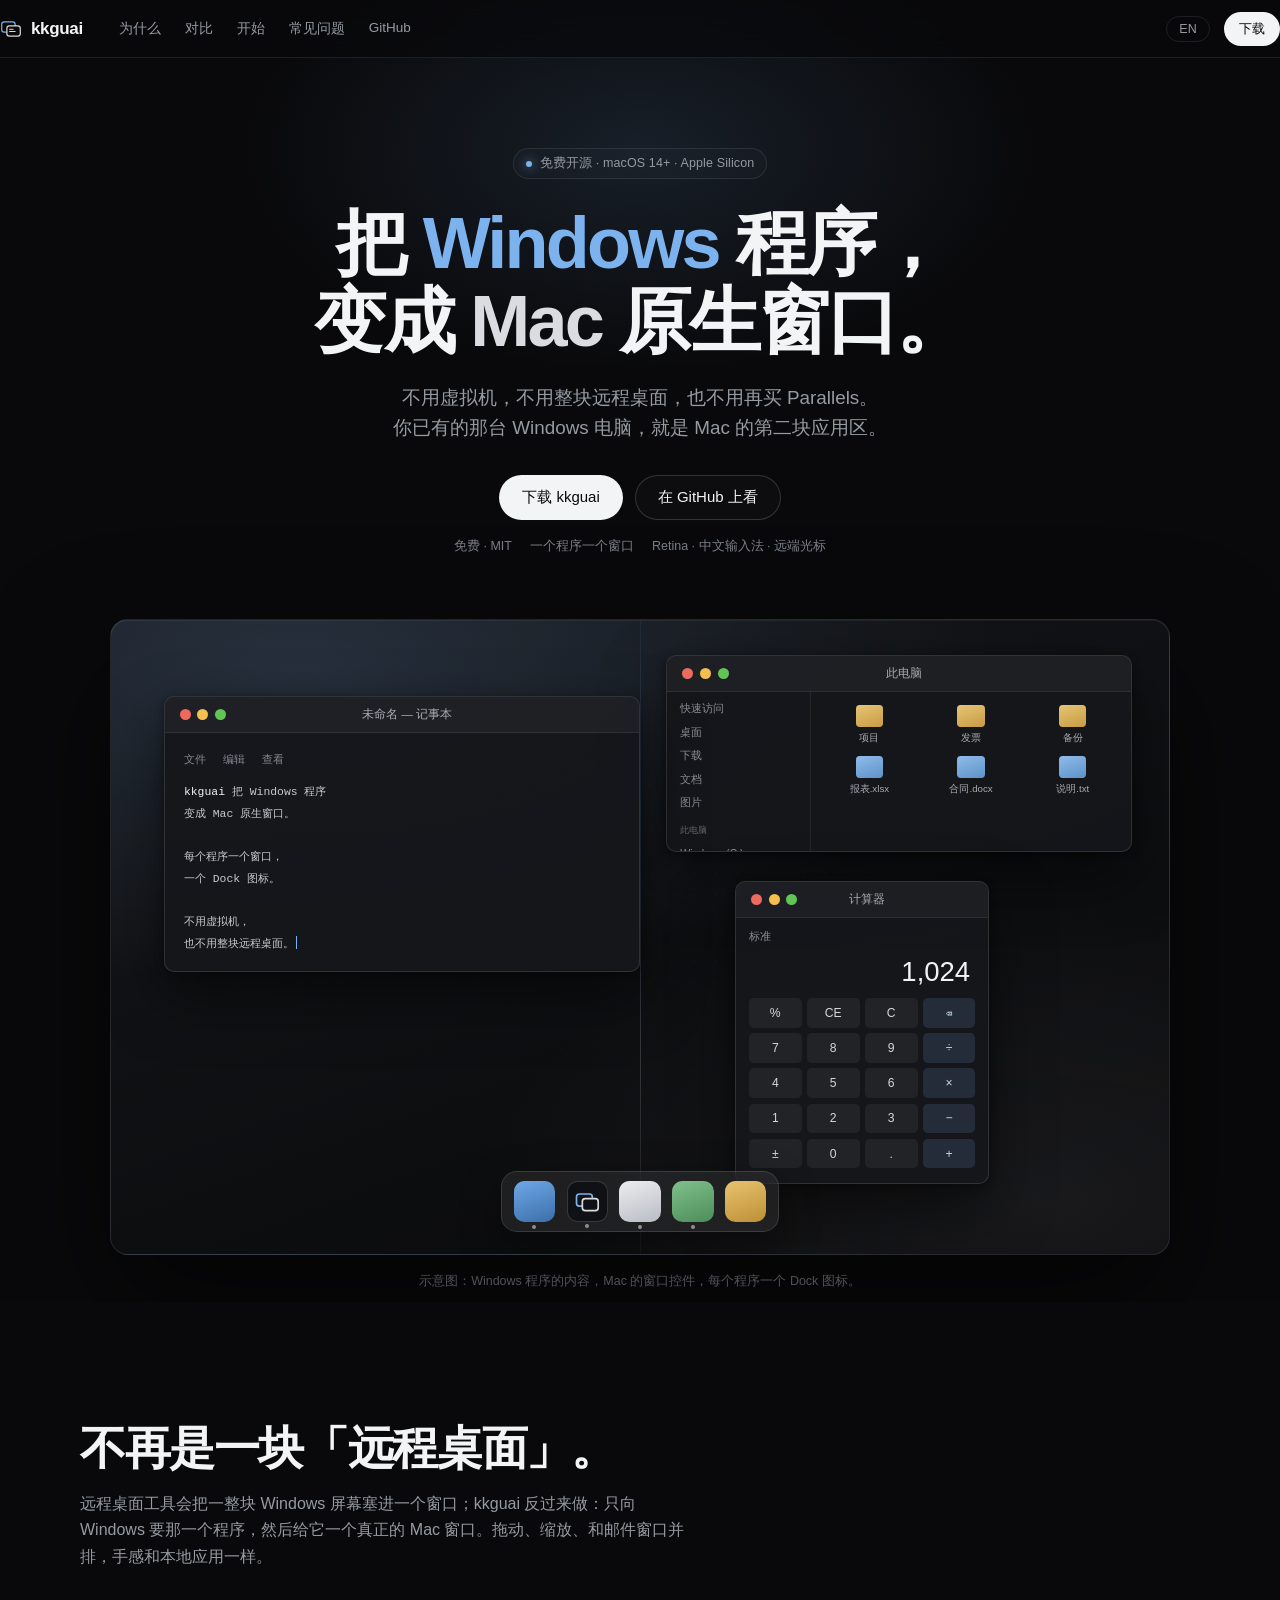
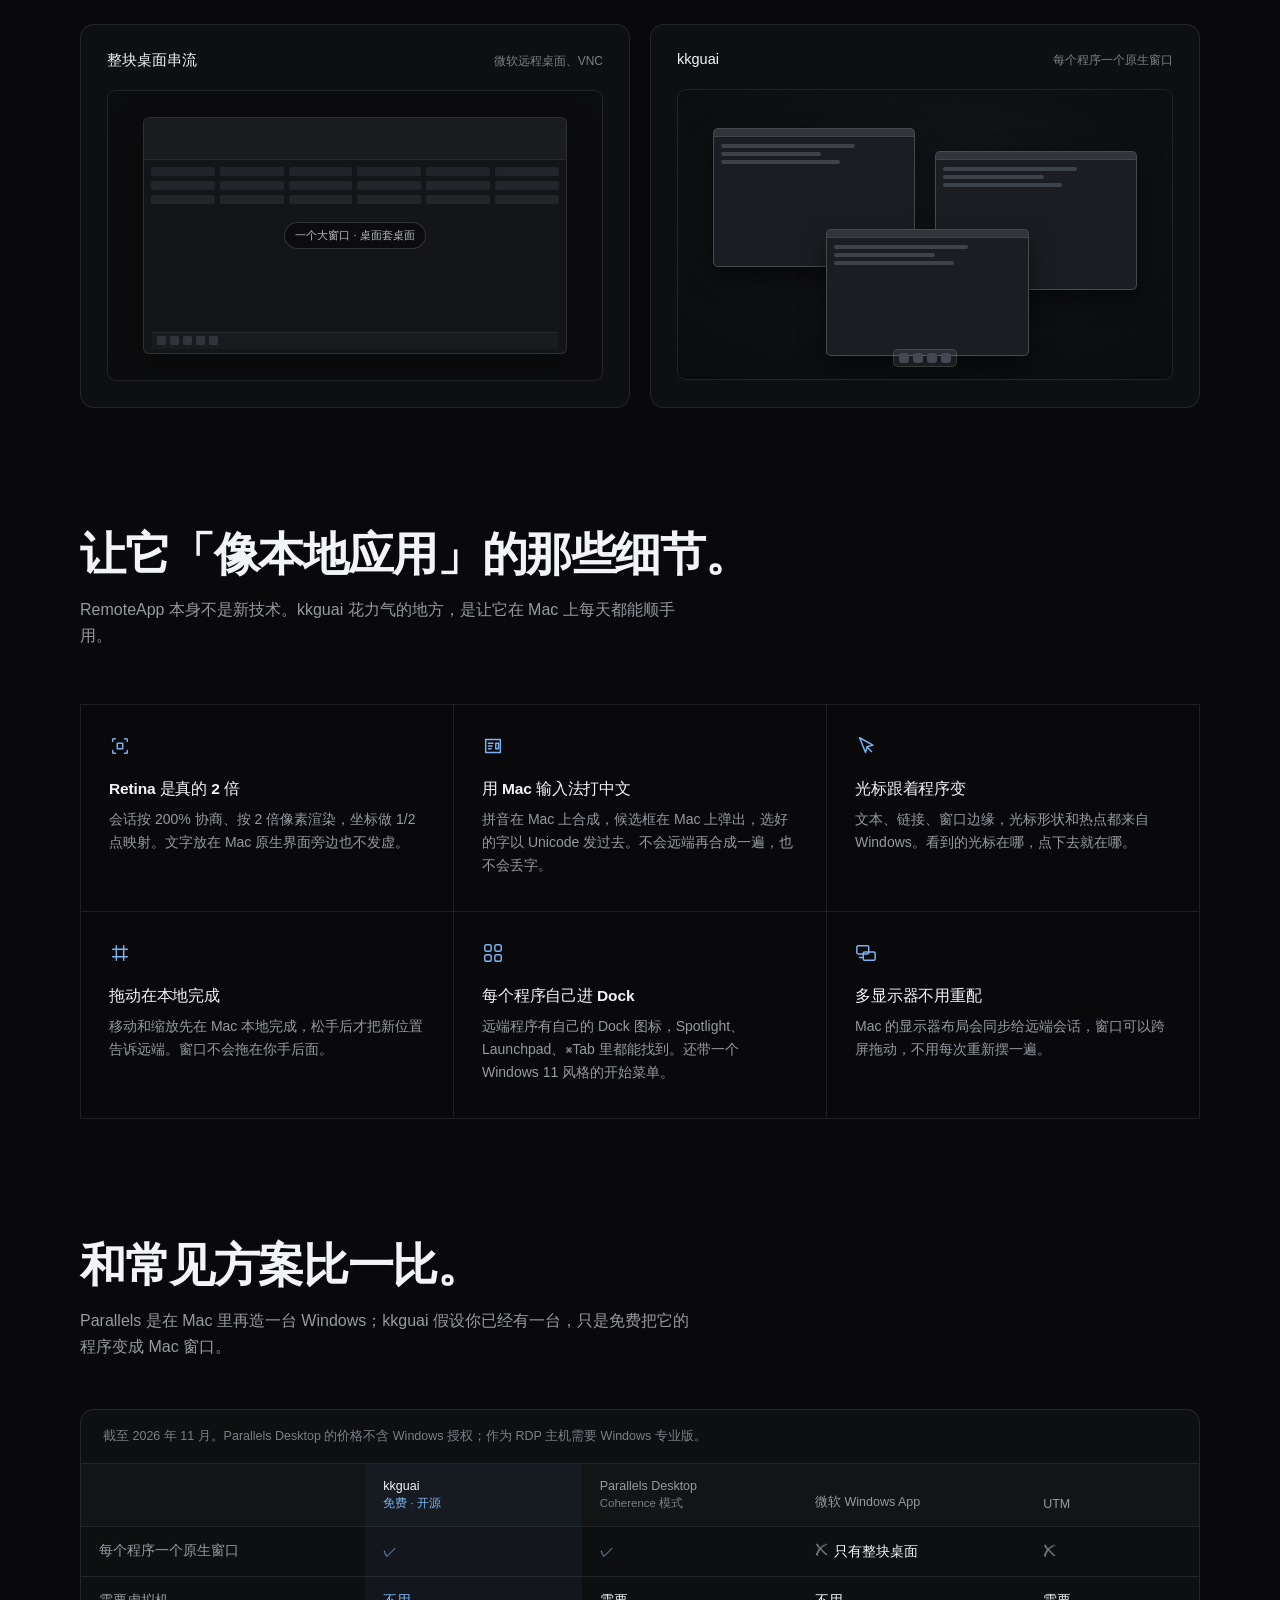
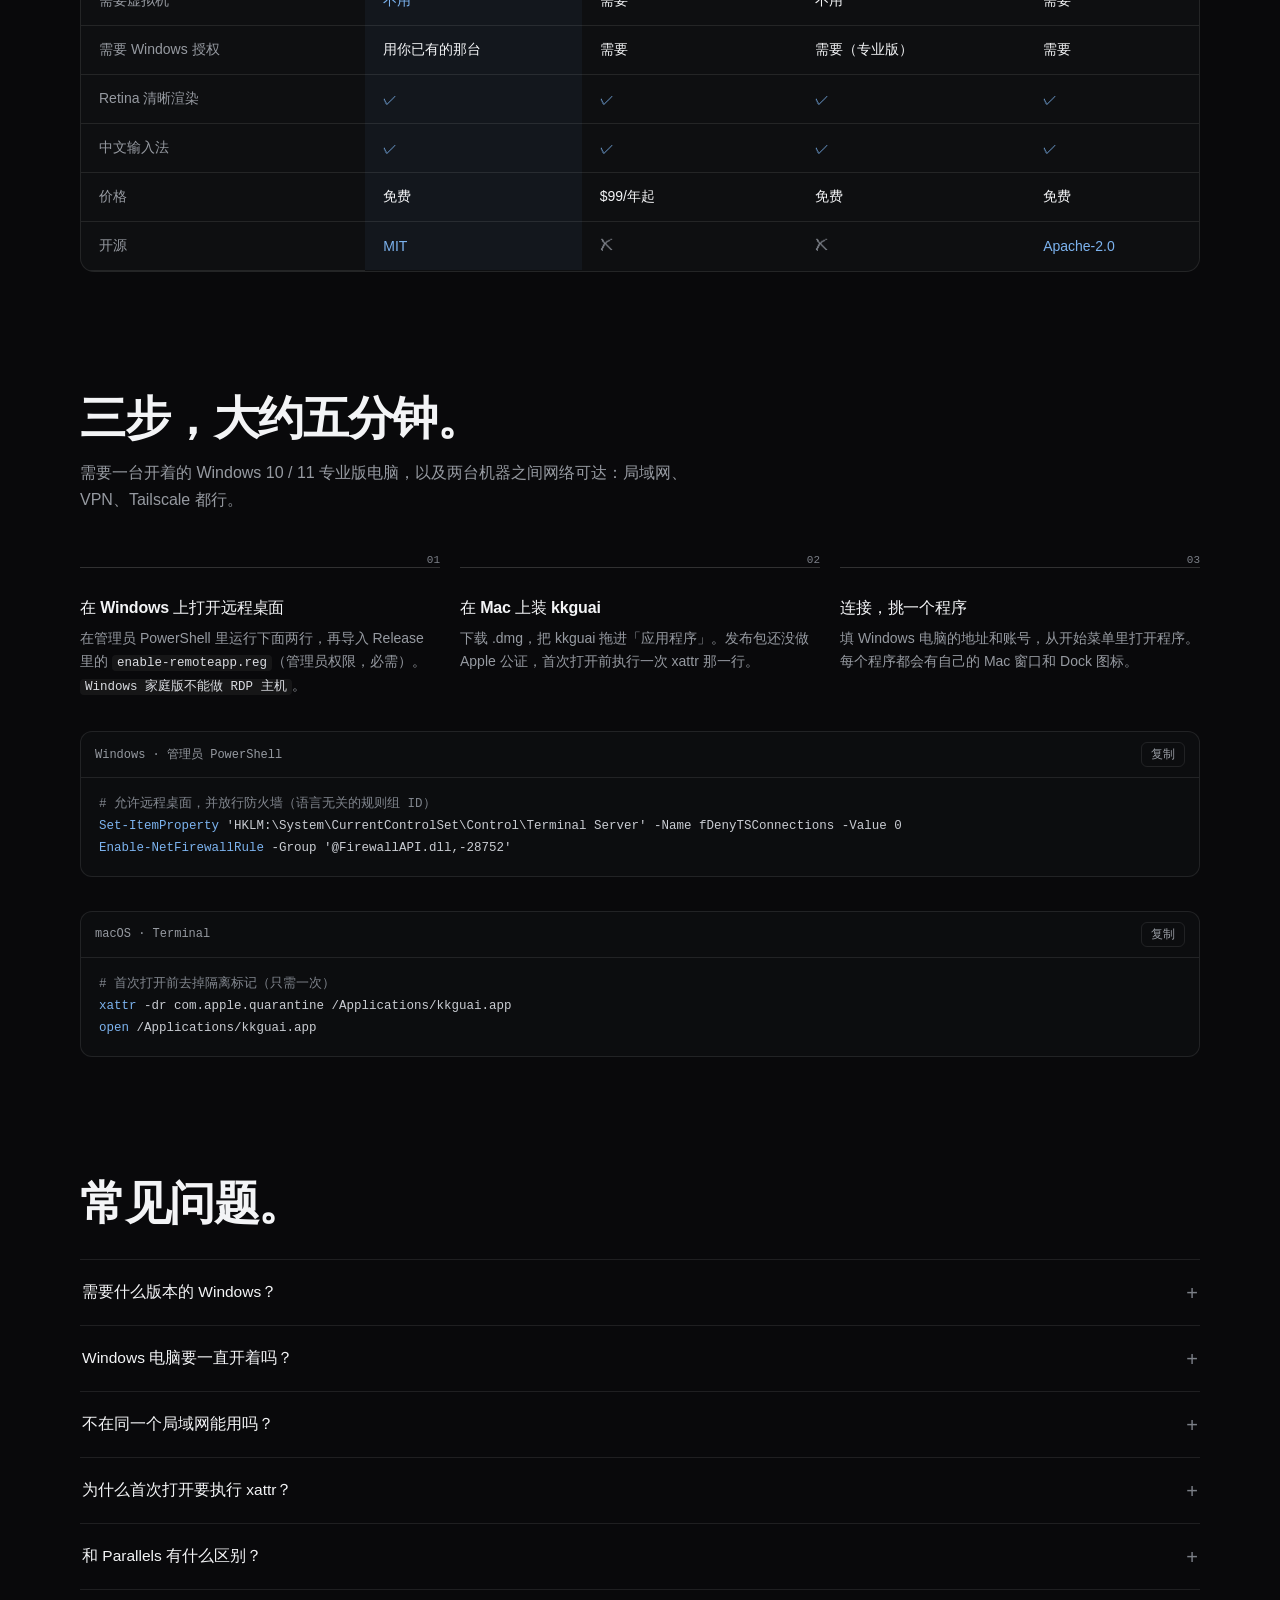
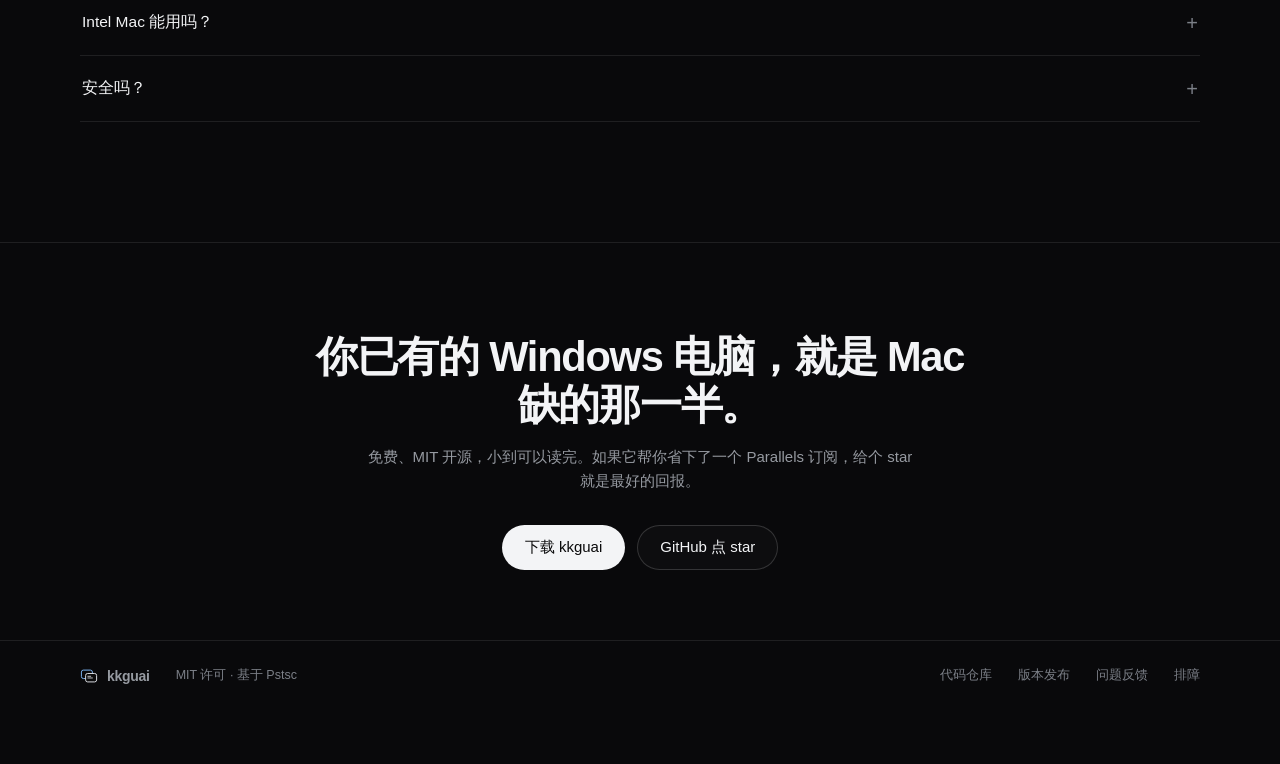
==== commit b9679786: "docs: make the site discoverable to AI crawlers and search engines - static English page at /en/ wit" ====
--- a/docs/index.html
+++ b/docs/index.html
@@ -6,14 +6,66 @@
 <title>kkguai — 把 Windows 程序变成 Mac 原生窗口 / Run Windows apps as native Mac windows</title>
 <meta name="description" content="kkguai 是一款免费开源的 macOS RemoteApp 客户端：连接你已有的 Windows 电脑，让每个 Windows 程序变成 Mac 上的原生窗口。不用虚拟机，不用整块远程桌面，也不用买 Parallels。">
 <link rel="canonical" href="https://kkguai666.github.io/kkguai/">
+<link rel="alternate" hreflang="zh-CN" href="https://kkguai666.github.io/kkguai/">
+<link rel="alternate" hreflang="en" href="https://kkguai666.github.io/kkguai/en/">
+<link rel="alternate" hreflang="x-default" href="https://kkguai666.github.io/kkguai/">
 <meta property="og:type" content="website">
 <meta property="og:title" content="kkguai — 把 Windows 程序变成 Mac 原生窗口">
 <meta property="og:description" content="不用虚拟机，不用整块远程桌面，也不用再买 Parallels。免费开源。">
 <meta property="og:url" content="https://kkguai666.github.io/kkguai/">
 <meta property="og:image" content="https://kkguai666.github.io/kkguai/assets/social.png">
+<meta property="og:locale" content="zh_CN">
+<meta property="og:locale:alternate" content="en_US">
 <meta name="twitter:card" content="summary_large_image">
+<meta name="twitter:title" content="kkguai — 把 Windows 程序变成 Mac 原生窗口">
+<meta name="twitter:description" content="不用虚拟机，也不用再买 Parallels。免费开源。">
+<meta name="twitter:image" content="https://kkguai666.github.io/kkguai/assets/social.png">
 <meta name="theme-color" content="#09090B">
 <link rel="icon" href="assets/mark.svg" type="image/svg+xml">
+<script type="application/ld+json" id="ld">
+{
+  "@context": "https://schema.org",
+  "@graph": [
+    {
+      "@type": "WebSite",
+      "@id": "https://kkguai666.github.io/kkguai/#website",
+      "url": "https://kkguai666.github.io/kkguai/",
+      "name": "kkguai",
+      "inLanguage": ["zh-CN", "en"]
+    },
+    {
+      "@type": "SoftwareApplication",
+      "@id": "https://kkguai666.github.io/kkguai/#app",
+      "name": "kkguai",
+      "url": "https://kkguai666.github.io/kkguai/",
+      "description": "免费开源的 macOS RemoteApp 客户端：连接已有的 Windows 电脑，把每个 Windows 程序变成 Mac 上的原生窗口。不用虚拟机，不用整块远程桌面，也不用 Parallels。",
+      "applicationCategory": "UtilitiesApplication",
+      "applicationSubCategory": "RemoteApp / RDP client",
+      "operatingSystem": "macOS 14+ (Apple Silicon)",
+      "softwareVersion": "0.1.1",
+      "license": "https://opensource.org/license/mit",
+      "isAccessibleForFree": true,
+      "offers": { "@type": "Offer", "price": "0", "priceCurrency": "USD" },
+      "downloadUrl": "https://github.com/kkguai666/kkguai/releases/latest",
+      "sameAs": ["https://github.com/kkguai666/kkguai"],
+      "screenshot": "https://kkguai666.github.io/kkguai/assets/social.png",
+      "inLanguage": ["zh-CN", "en"]
+    },
+    {
+      "@type": "FAQPage",
+      "mainEntity": [
+        { "@type": "Question", "name": "需要什么版本的 Windows？", "acceptedAnswer": { "@type": "Answer", "text": "Windows 10 / 11 专业版或企业版，并开启远程桌面。家庭版不能作为 RDP 主机。" } },
+        { "@type": "Question", "name": "Windows 电脑要一直开着吗？", "acceptedAnswer": { "@type": "Answer", "text": "要。程序本身运行在那台机器上，kkguai 只负责显示窗口和发送输入。" } },
+        { "@type": "Question", "name": "不在同一个局域网能用吗？", "acceptedAnswer": { "@type": "Answer", "text": "能。VPN、Tailscale、端口转发都可以。建议不要直接暴露 3389。" } },
+        { "@type": "Question", "name": "为什么首次打开要执行 xattr？", "acceptedAnswer": { "@type": "Answer", "text": "发布包还没有经过 Apple 公证，下载后 macOS 会隔离它。去掉隔离标记只需要一条命令。" } },
+        { "@type": "Question", "name": "和 Parallels 有什么区别？", "acceptedAnswer": { "@type": "Answer", "text": "Parallels 在 Mac 里跑一整台 Windows 虚拟机并收取订阅费；kkguai 用你已有的 Windows 电脑，免费、不占 Mac 资源。" } },
+        { "@type": "Question", "name": "Intel Mac 能用吗？", "acceptedAnswer": { "@type": "Answer", "text": "当前发布包只支持 Apple Silicon。Intel Mac 可以从源码构建。" } },
+        { "@type": "Question", "name": "安全吗？", "acceptedAnswer": { "@type": "Answer", "text": "连接走标准 RDP 并加密传输。建议放在局域网、VPN 或 Tailscale 里，给账号设置强密码。" } }
+      ]
+    }
+  ]
+}
+</script>
 <style>
   :root {
     --bg: #09090B;
@@ -388,7 +440,7 @@
       <a href="https://github.com/kkguai666/kkguai">GitHub</a>
     </nav>
     <div class="nav-right">
-      <button class="lang-btn" id="lang" type="button" aria-label="Switch language">EN</button>
+      <a class="lang-btn" id="lang" href="en/" hreflang="en" aria-label="Switch to English">EN</a>
       <a class="btn btn-primary" href="https://github.com/kkguai666/kkguai/releases/latest" data-en="Download">下载</a>
     </div>
   </div>
@@ -710,46 +762,6 @@
     }
 
     var root = document.documentElement;
-    var btn = document.getElementById('lang');
-    var stored = null;
-    try { stored = localStorage.getItem('kkguai-lang'); } catch (e) {}
-    var initial = stored || ((navigator.language || '').toLowerCase().indexOf('en') === 0 ? 'en' : 'zh');
-
-    var metaDesc = document.querySelector('meta[name="description"]');
-    var copy = {
-      zh: {
-        title: document.title,
-        desc: metaDesc ? metaDesc.getAttribute('content') : ''
-      },
-      en: {
-        title: 'kkguai — Run Windows apps as native Mac windows',
-        desc: 'kkguai is a free, open-source RemoteApp client for macOS: every Windows app opens as its own native Mac window. No virtual machine, no full remote desktop, no Parallels subscription.'
-      }
-    };
-
-    function applyLang(lang) {
-      var c = copy[lang] || copy.zh;
-      root.dataset.lang = lang;
-      root.lang = lang === 'en' ? 'en' : 'zh-CN';
-      document.querySelectorAll('[data-en]').forEach(function (el) {
-        if (!el.dataset.zhHtml) el.dataset.zhHtml = el.innerHTML;
-        el.innerHTML = lang === 'en' ? el.getAttribute('data-en') : el.dataset.zhHtml;
-      });
-      document.querySelectorAll('[data-en-aria]').forEach(function (el) {
-        if (!el.dataset.zhAria) el.dataset.zhAria = el.getAttribute('aria-label') || '';
-        el.setAttribute('aria-label', lang === 'en' ? el.getAttribute('data-en-aria') : el.dataset.zhAria);
-      });
-      document.title = c.title;
-      if (metaDesc) metaDesc.setAttribute('content', c.desc);
-      btn.textContent = lang === 'en' ? '中文' : 'EN';
-      btn.setAttribute('aria-label', lang === 'en' ? '切换到中文' : 'Switch to English');
-      try { localStorage.setItem('kkguai-lang', lang); } catch (e) {}
-    }
-
-    applyLang(initial);
-    btn.addEventListener('click', function () {
-      applyLang(root.dataset.lang === 'en' ? 'zh' : 'en');
-    });
 
     document.querySelectorAll('[data-copy]').forEach(function (b) {
       b.addEventListener('click', function () {
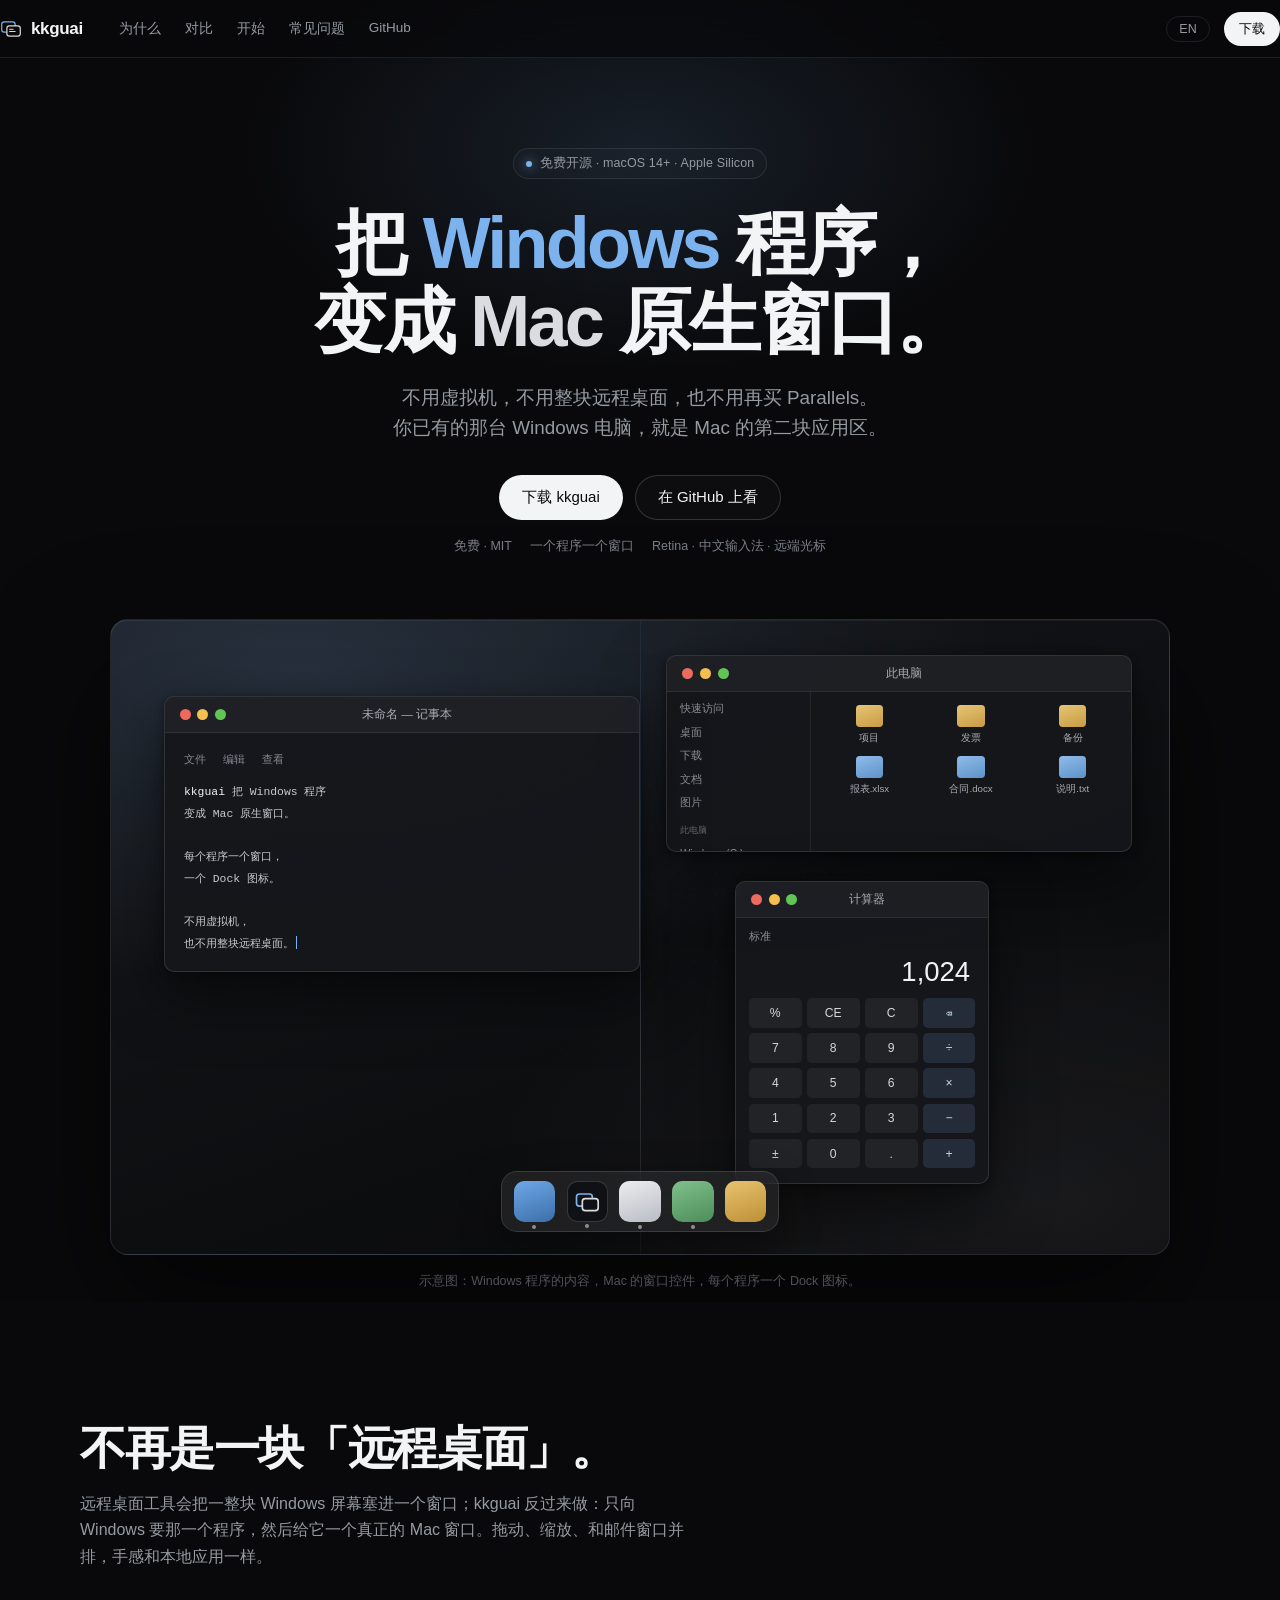
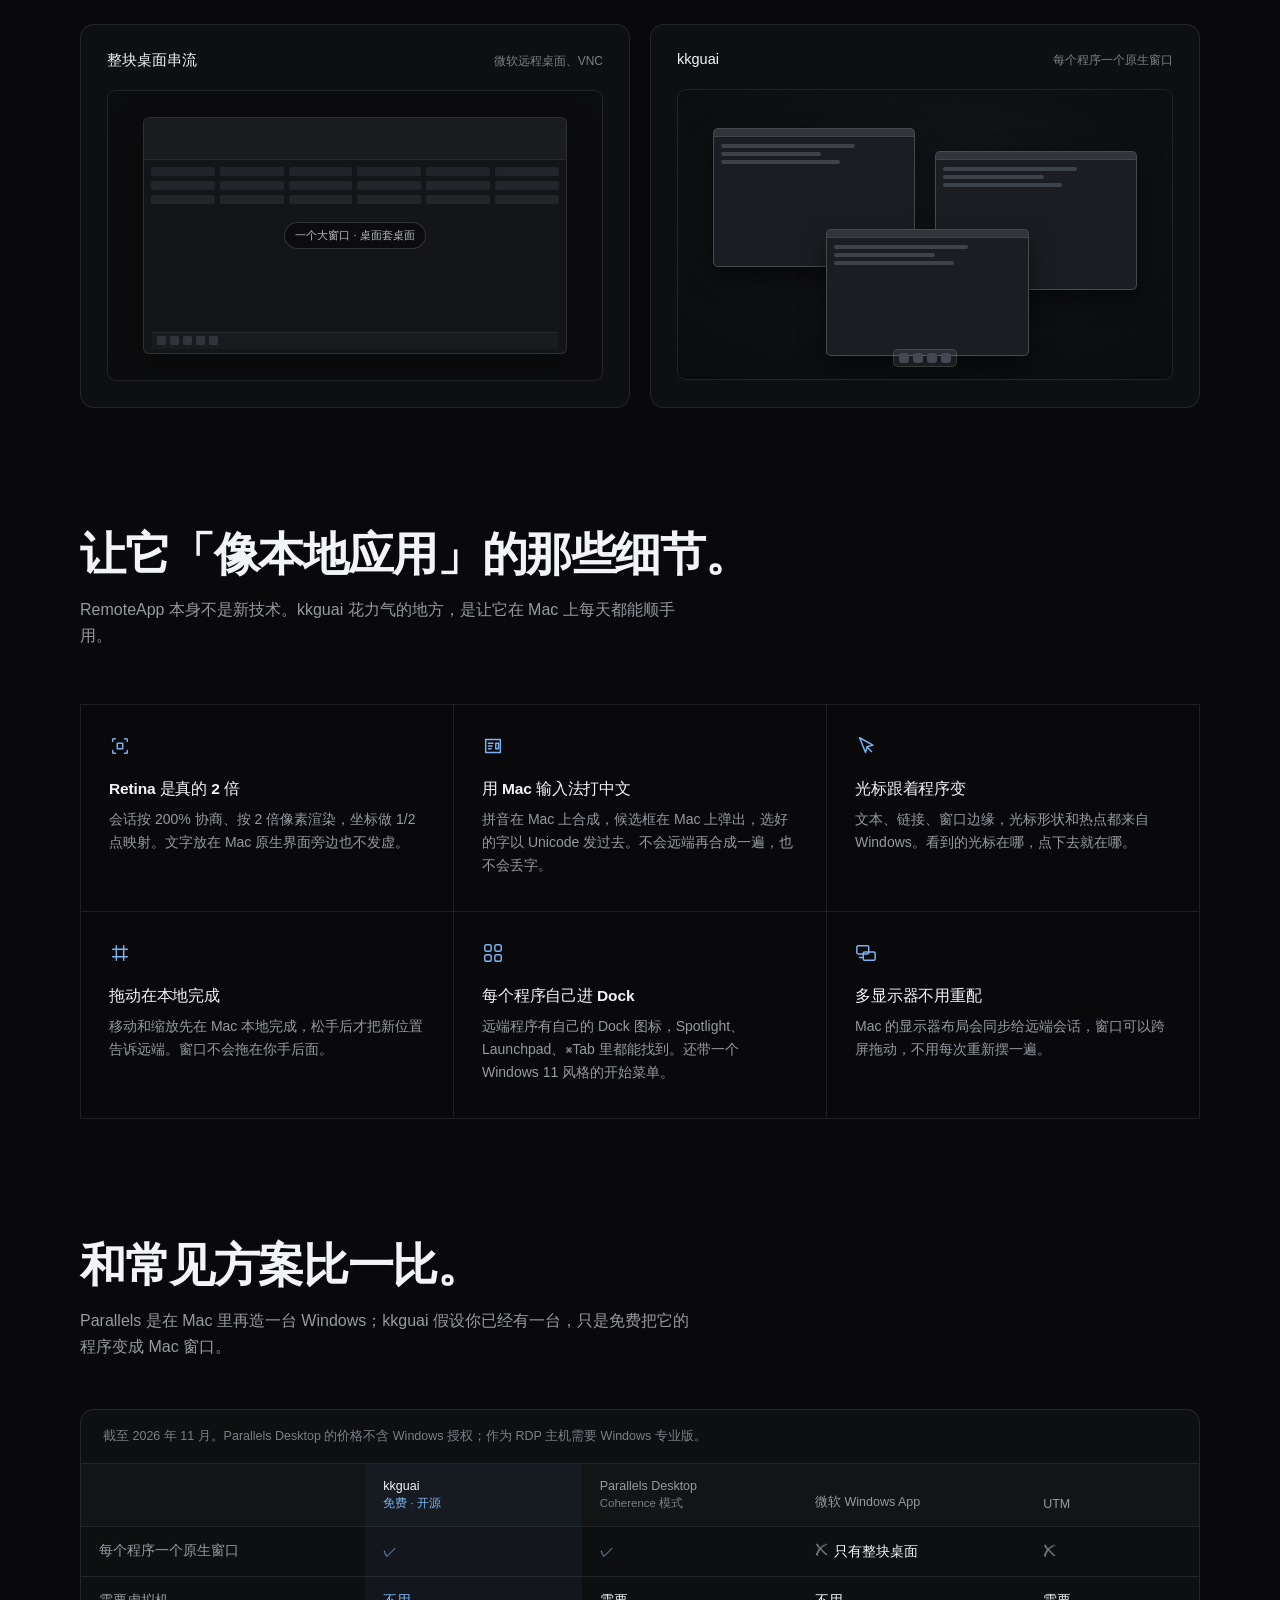
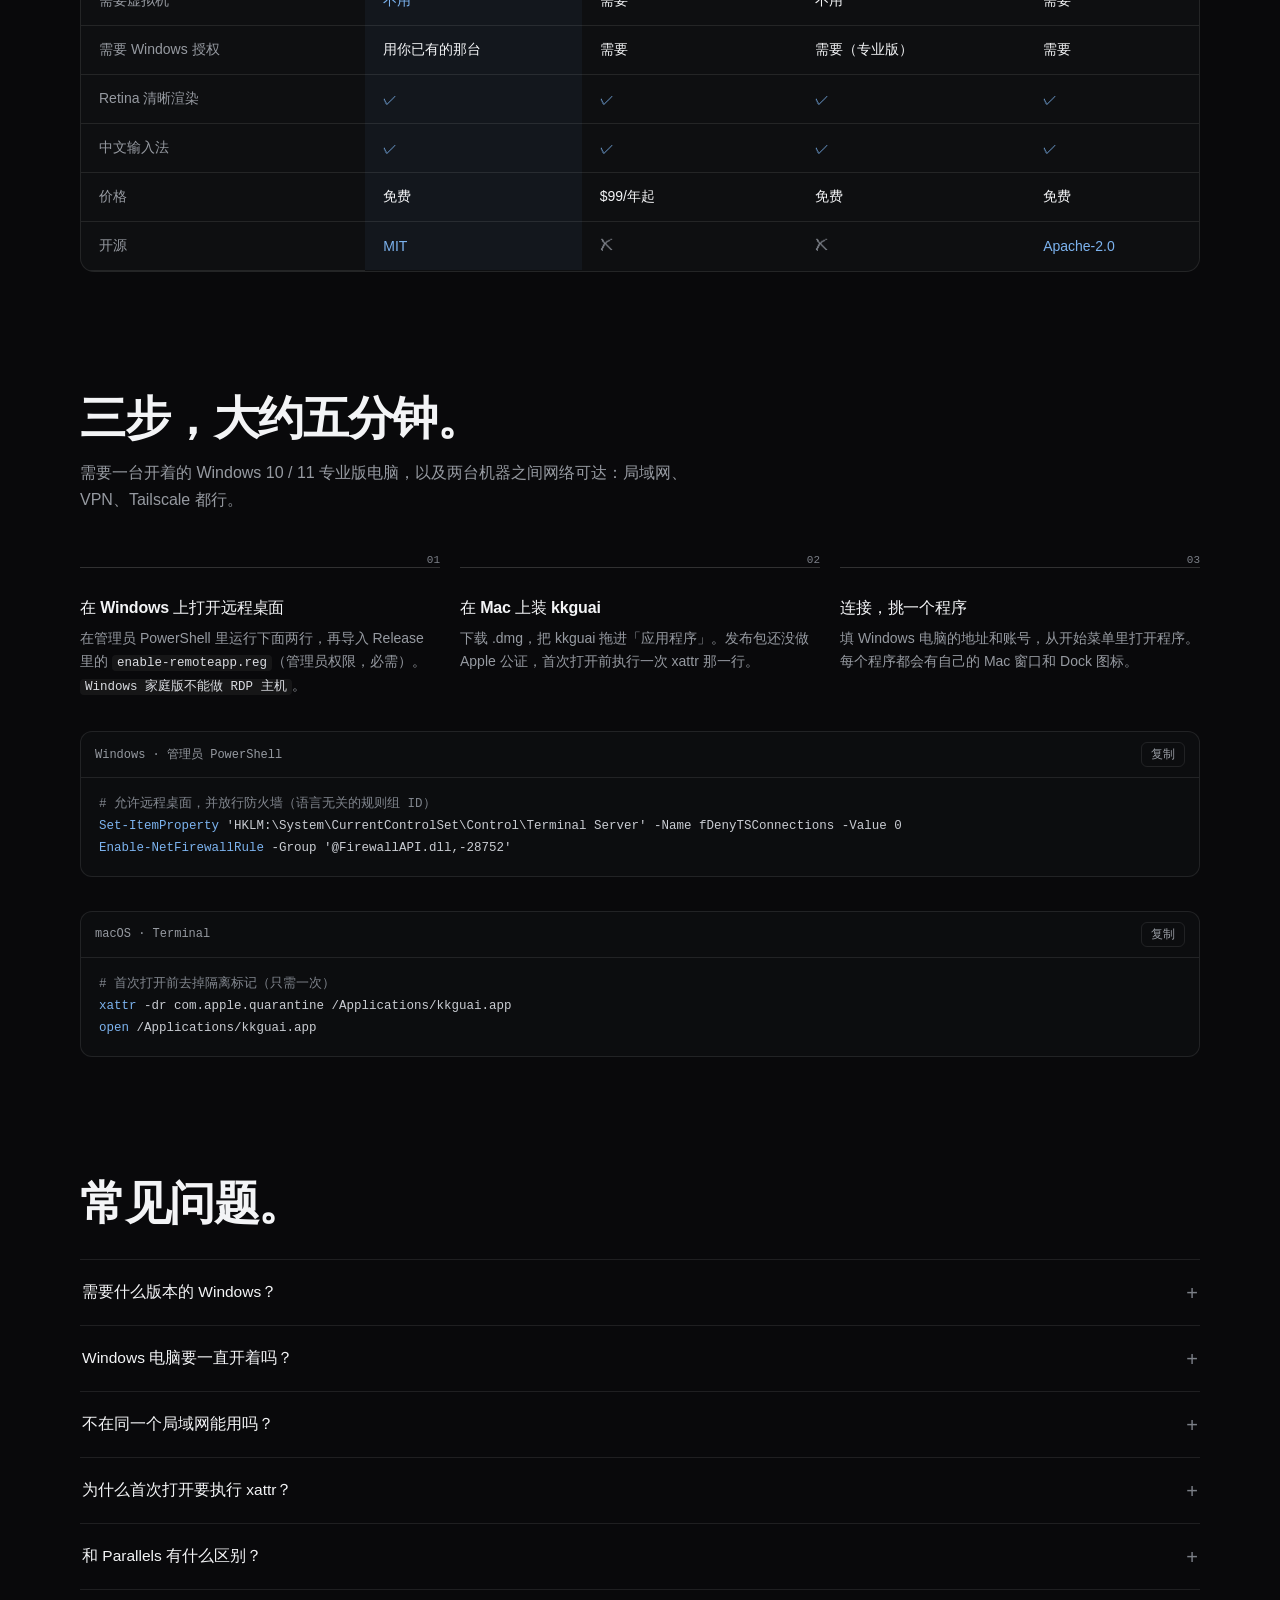
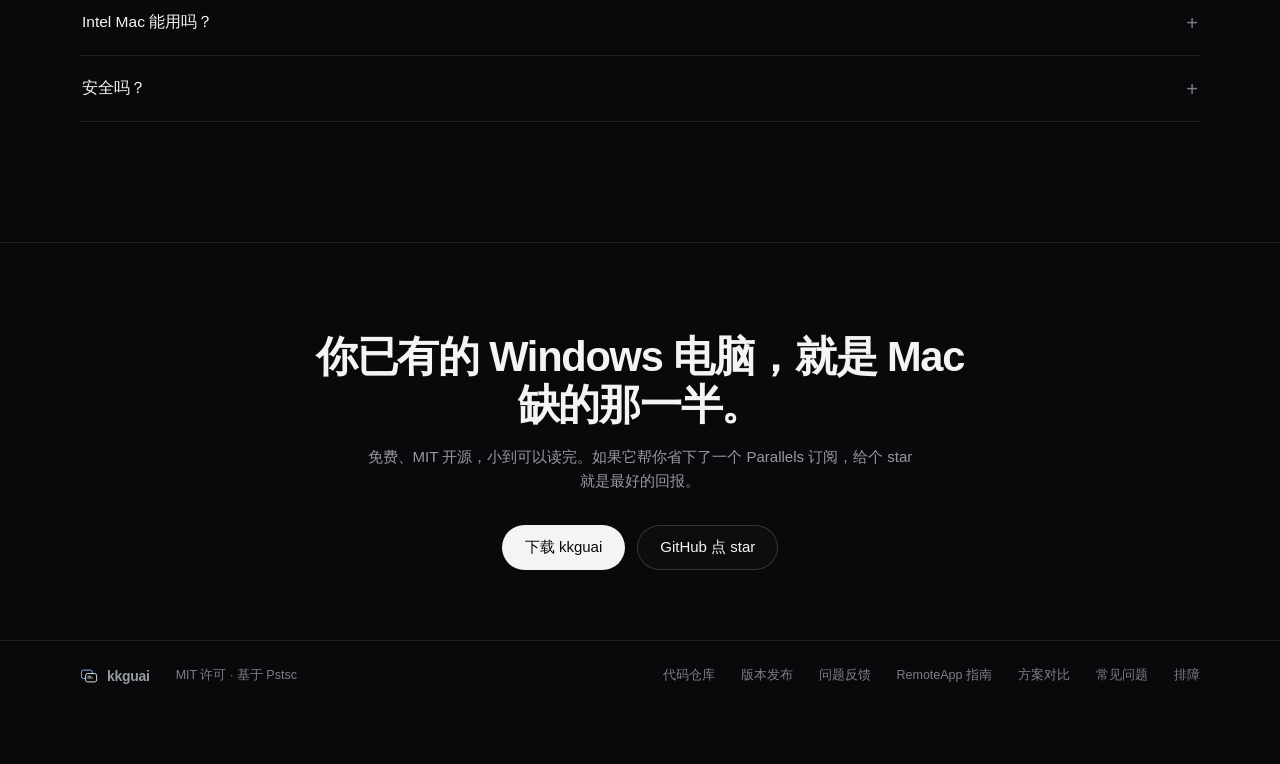
==== commit 5593323c: "docs: add bilingual RemoteApp, comparison and FAQ guides Three problem-targeted guides in Chinese an" ====
--- a/docs/index.html
+++ b/docs/index.html
@@ -744,6 +744,9 @@
         <a href="https://github.com/kkguai666/kkguai" data-en="Repository">代码仓库</a>
         <a href="https://github.com/kkguai666/kkguai/releases" data-en="Releases">版本发布</a>
         <a href="https://github.com/kkguai666/kkguai/issues" data-en="Issues">问题反馈</a>
+        <a href="remoteapp-guide.html" data-en="RemoteApp guide">RemoteApp 指南</a>
+        <a href="vs-parallels.html" data-en="Comparison">方案对比</a>
+        <a href="faq.html" data-en="FAQ">常见问题</a>
         <a href="troubleshooting.html" data-en="Troubleshooting">排障</a>
       </div>
     </footer>
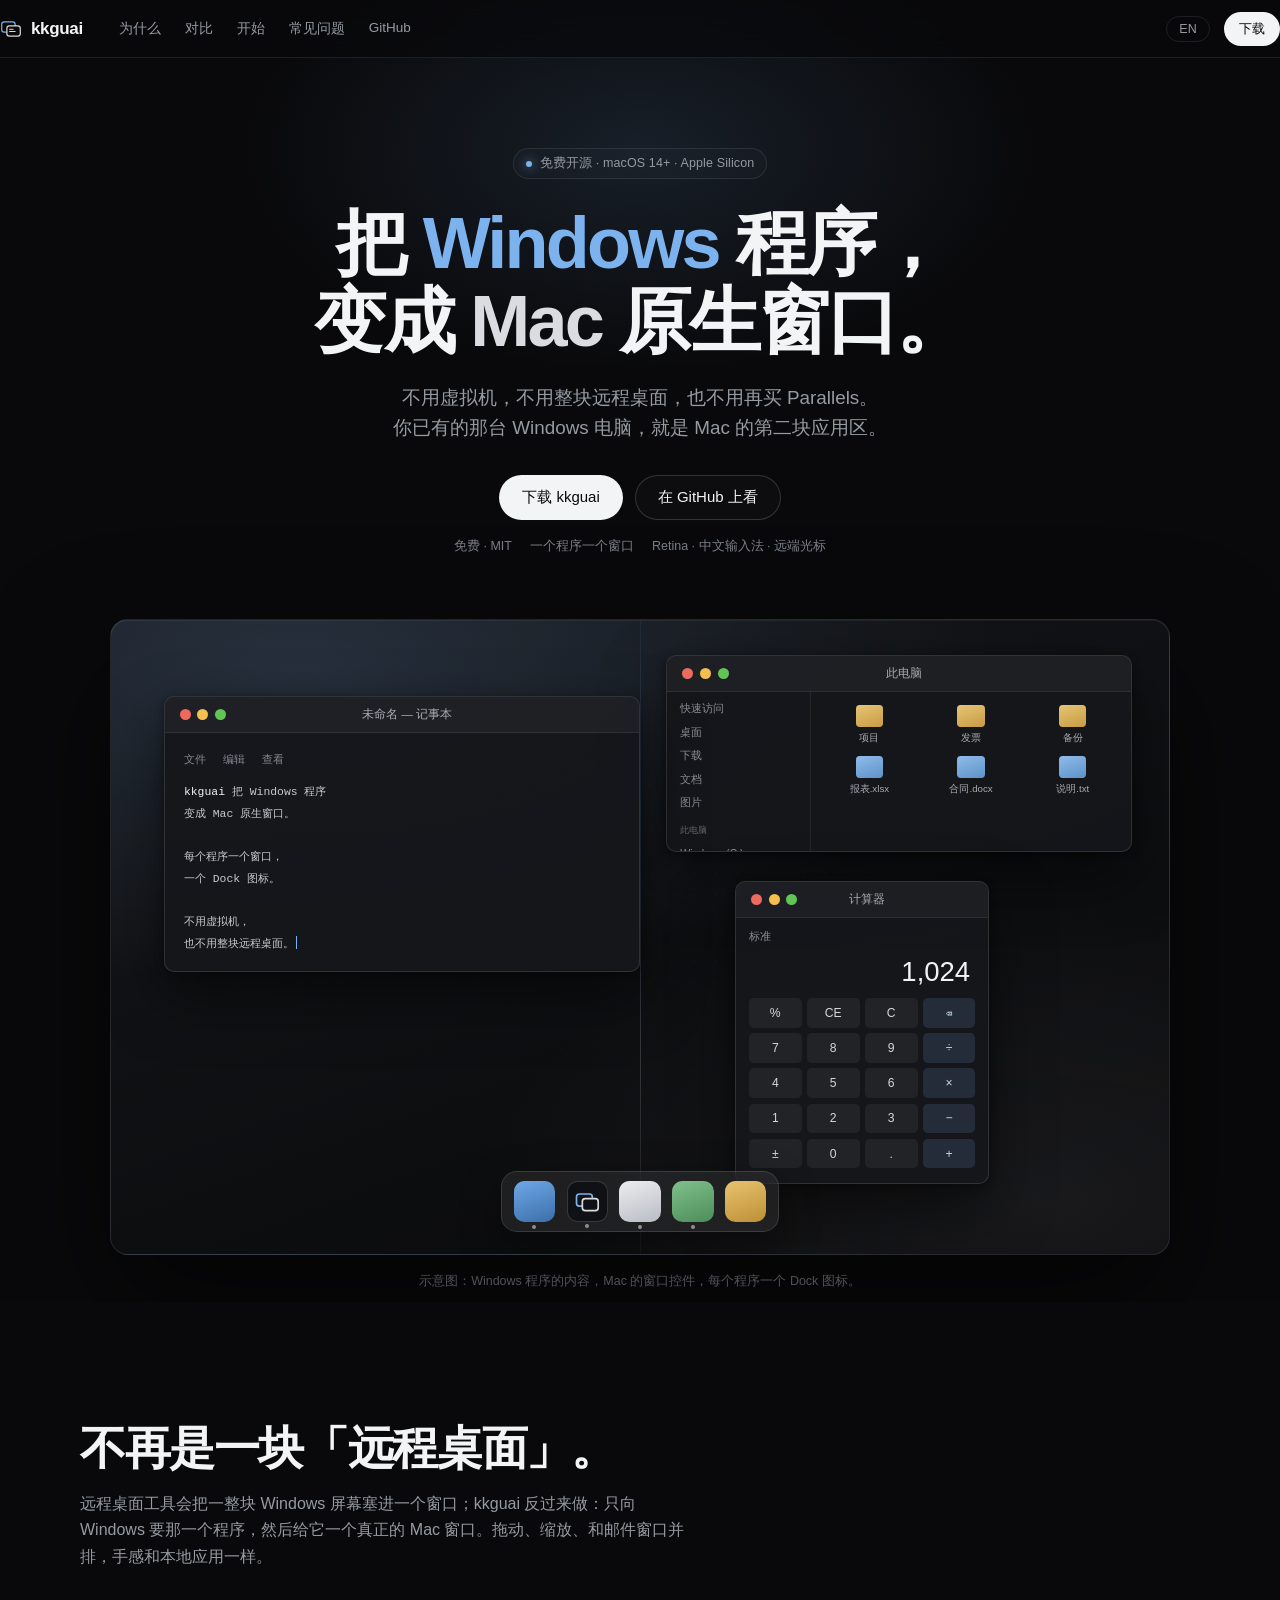
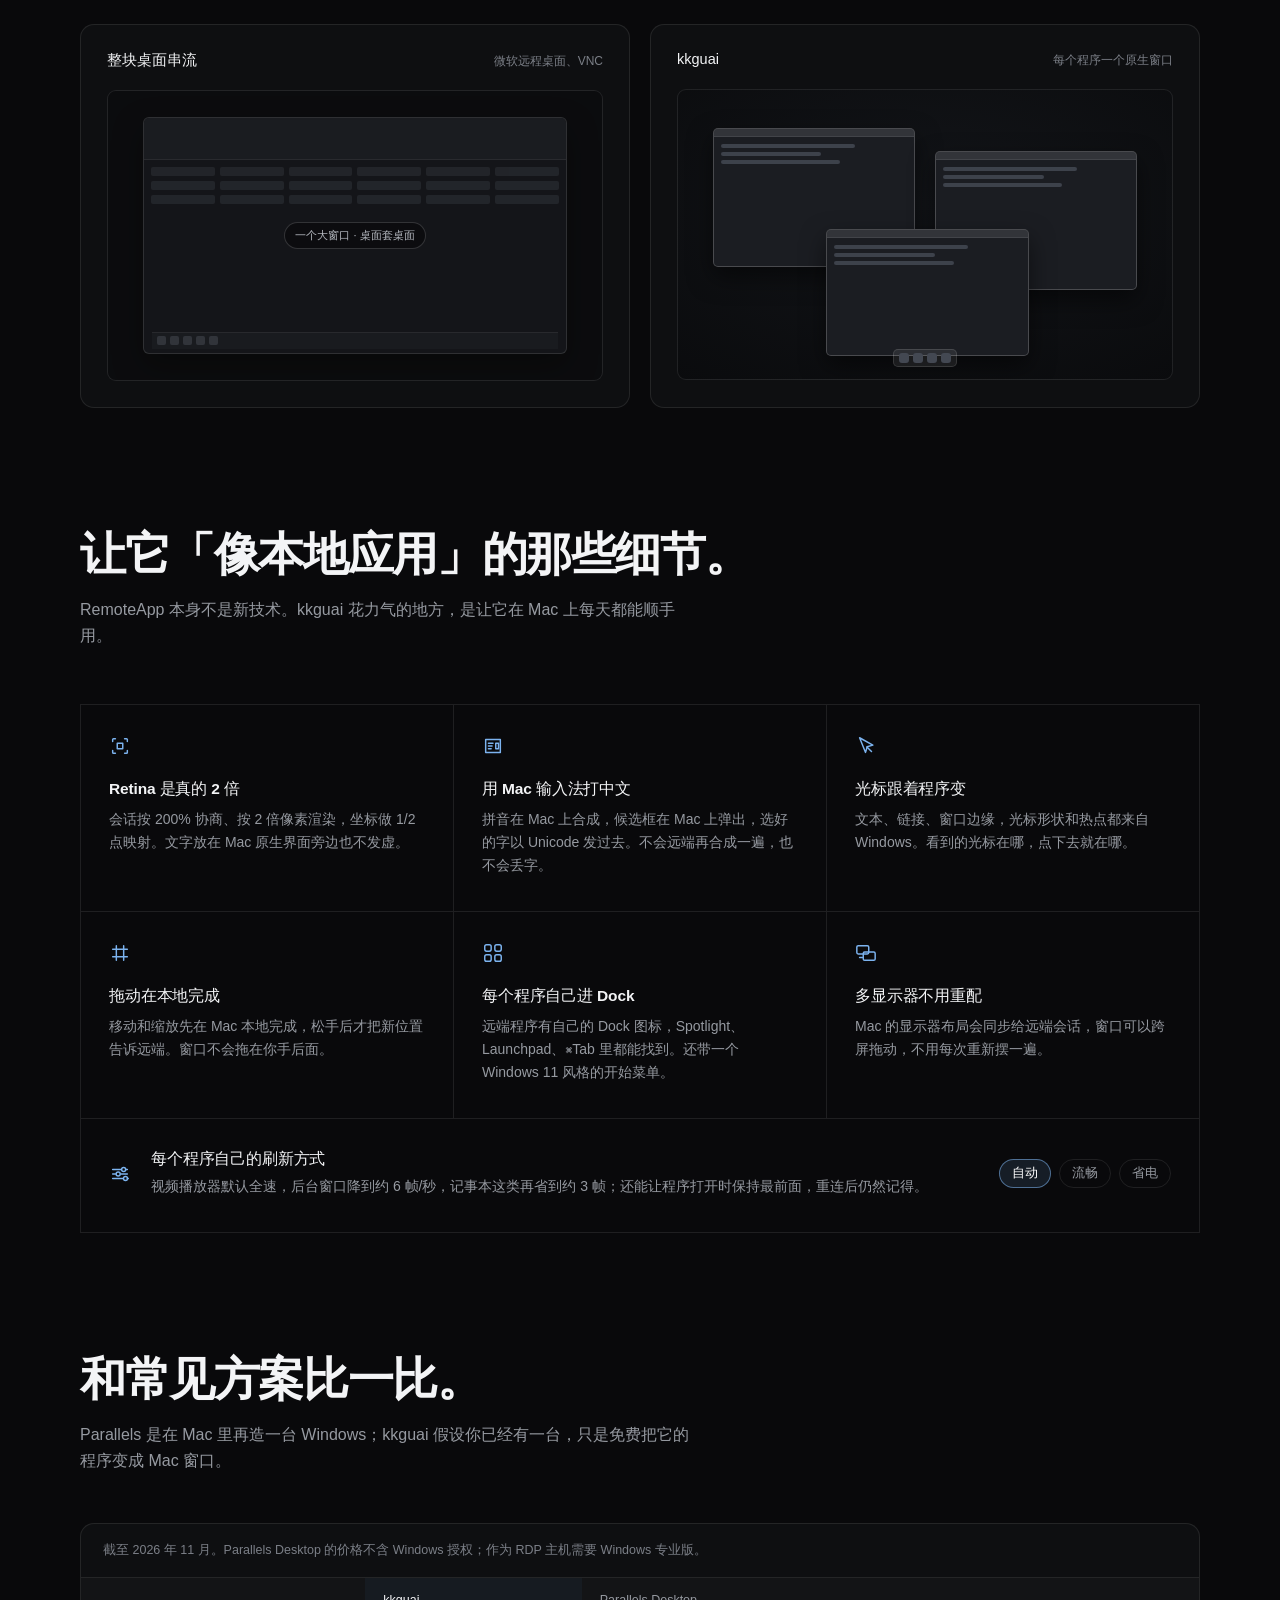
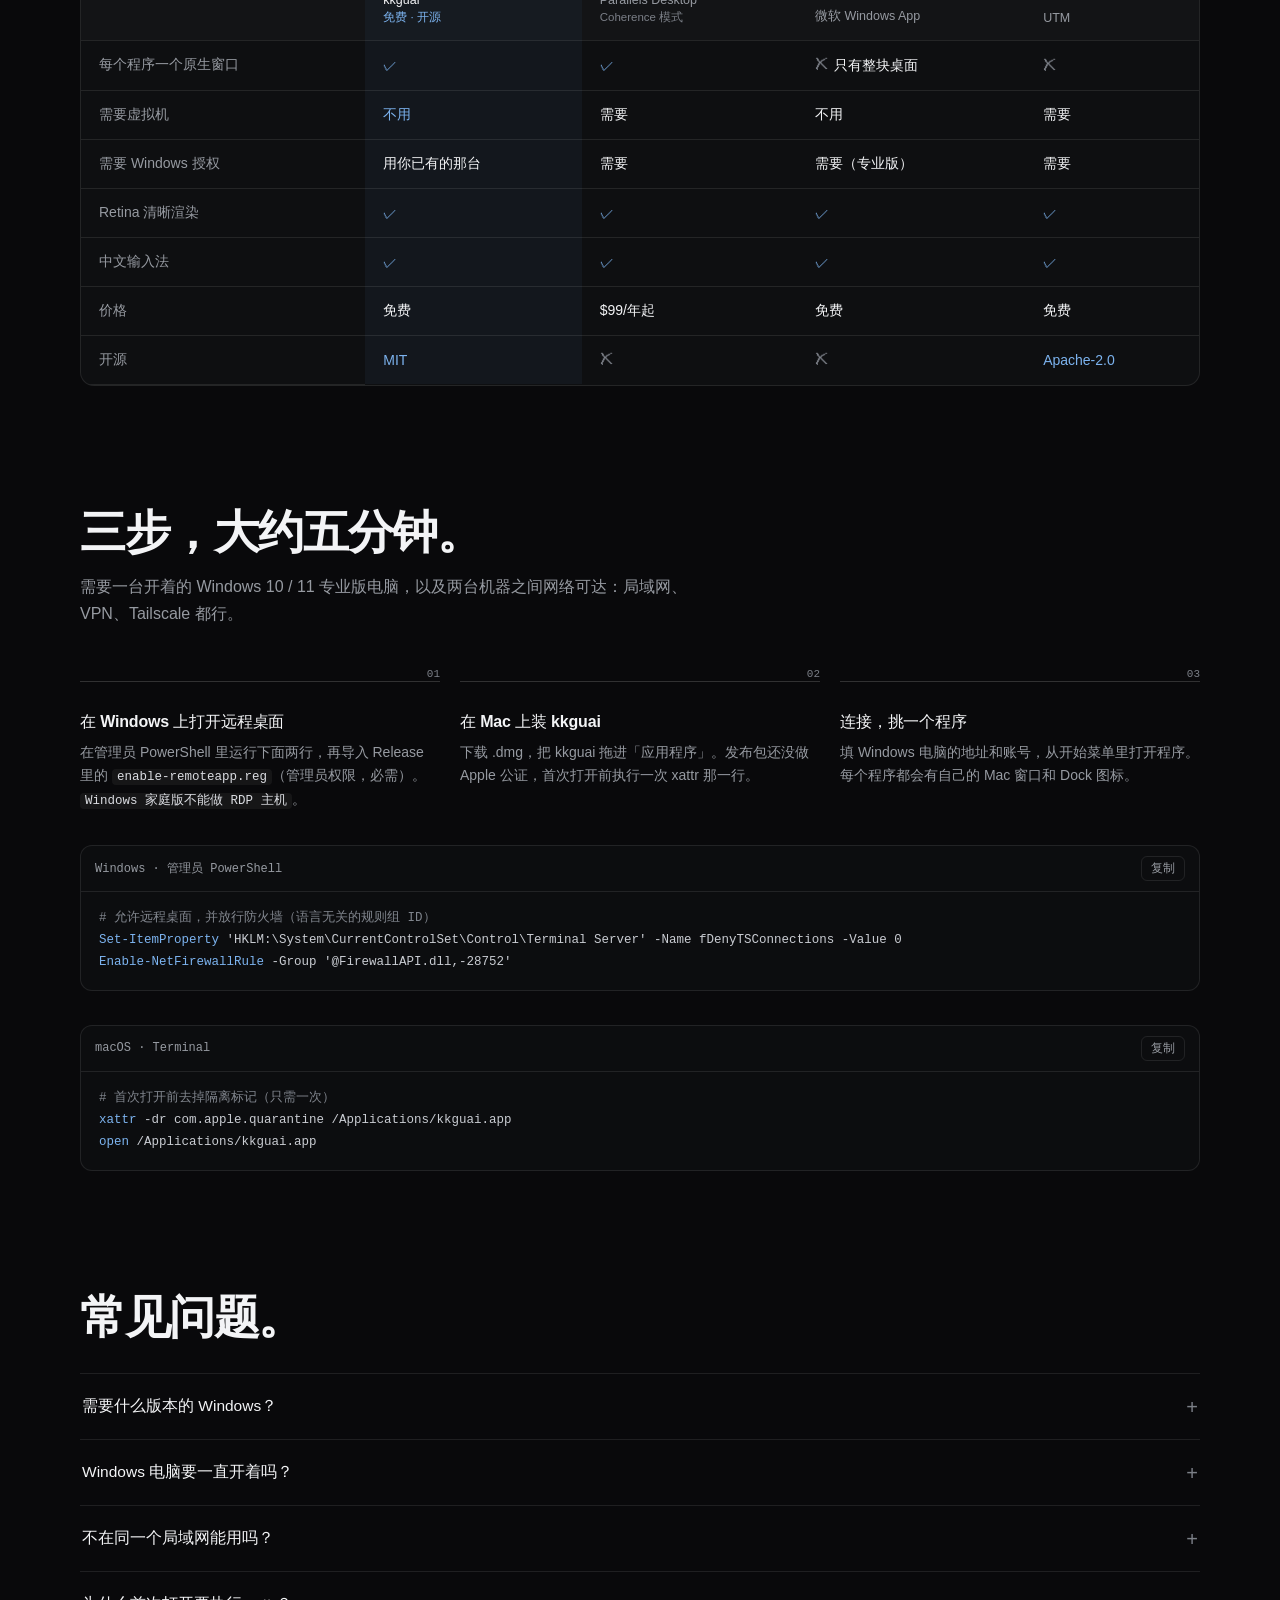
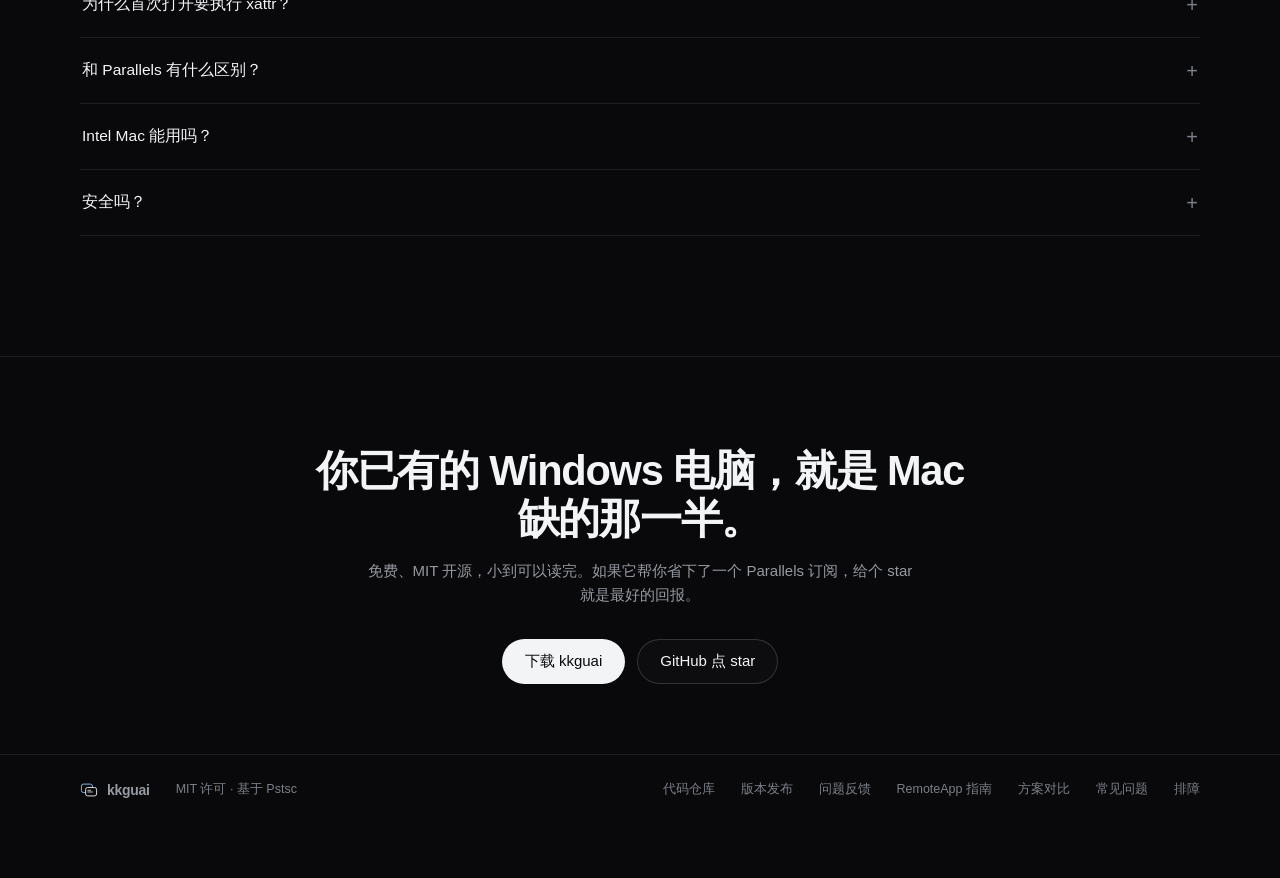
==== commit ed7b1df9: "docs: per-app optimisation card on both landing pages Full-width card under the six feature cards: r" ====
--- a/docs/index.html
+++ b/docs/index.html
@@ -42,7 +42,7 @@
       "applicationCategory": "UtilitiesApplication",
       "applicationSubCategory": "RemoteApp / RDP client",
       "operatingSystem": "macOS 14+ (Apple Silicon)",
-      "softwareVersion": "0.1.1",
+      "softwareVersion": "0.3.0",
       "license": "https://opensource.org/license/mit",
       "isAccessibleForFree": true,
       "offers": { "@type": "Offer", "price": "0", "priceCurrency": "USD" },
@@ -352,6 +352,13 @@
   .feat svg { width: 22px; height: 22px; stroke: var(--blue); }
   .feat h3 { margin: 18px 0 8px; font-size: 15.5px; font-weight: 550; letter-spacing: -0.01em; }
   .feat p { margin: 0; font-size: 14px; line-height: 1.65; color: var(--muted); }
+  .feat.wide { grid-column: 1 / -1; display: flex; align-items: center; gap: 20px; text-align: left; }
+  .feat.wide svg { flex: none; }
+  .feat.wide h3 { margin: 0 0 5px; }
+  .feat.wide .modes { margin-left: auto; display: flex; gap: 8px; flex: none; }
+  .feat.wide .modes span { font-size: 12.5px; padding: 5px 12px; border-radius: 999px; border: 1px solid var(--line); color: var(--muted); white-space: nowrap; }
+  .feat.wide .modes span.on { color: #fff; border-color: rgba(124,179,239,.55); background: rgba(124,179,239,.12); }
+  @media (max-width: 760px) { .feat.wide { flex-wrap: wrap; } .feat.wide .modes { margin-left: 42px; } }
 
   /* comparison */
   .table-wrap { margin-top: 48px; overflow-x: auto; border: 1px solid var(--line); border-radius: 14px; background: var(--bg-soft); }
@@ -608,6 +615,14 @@
           <svg viewBox="0 0 24 24" fill="none" stroke-width="1.6" stroke-linecap="round" stroke-linejoin="round"><rect x="2" y="4" width="13" height="9" rx="1.5"/><rect x="9" y="11" width="13" height="9" rx="1.5"/><path d="M5 17h3"/></svg>
           <h3 data-en="Multi-monitor aware">多显示器不用重配</h3>
           <p data-en="Your Mac display layout is mirrored to the remote session, so windows can be dragged across screens the way you expect.">Mac 的显示器布局会同步给远端会话，窗口可以跨屏拖动，不用每次重新摆一遍。</p>
+        </div>
+        <div class="feat wide">
+          <svg viewBox="0 0 24 24" fill="none" stroke-width="1.6" stroke-linecap="round" stroke-linejoin="round"><path d="M4 7h9M19 7h1M4 17h11M21 17h-1M4 12h3M13 12h7"/><circle cx="16" cy="7" r="2.2"/><circle cx="10" cy="12" r="2.2"/><circle cx="18" cy="17" r="2.2"/></svg>
+          <div>
+            <h3 data-en="Per-app optimisation">每个程序自己的刷新方式</h3>
+            <p data-en="Each remote program gets its own refresh mode — Automatic, Smooth or Power saver. Players default to Smooth, note-takers to Power saver, and an always-on-top default survives reconnects.">视频播放器默认全速，后台窗口降到约 6 帧/秒，记事本这类再省到约 3 帧；还能让程序打开时保持最前面，重连后仍然记得。</p>
+          </div>
+          <div class="modes"><span class="on">自动</span><span>流畅</span><span>省电</span></div>
         </div>
       </div>
     </div>
